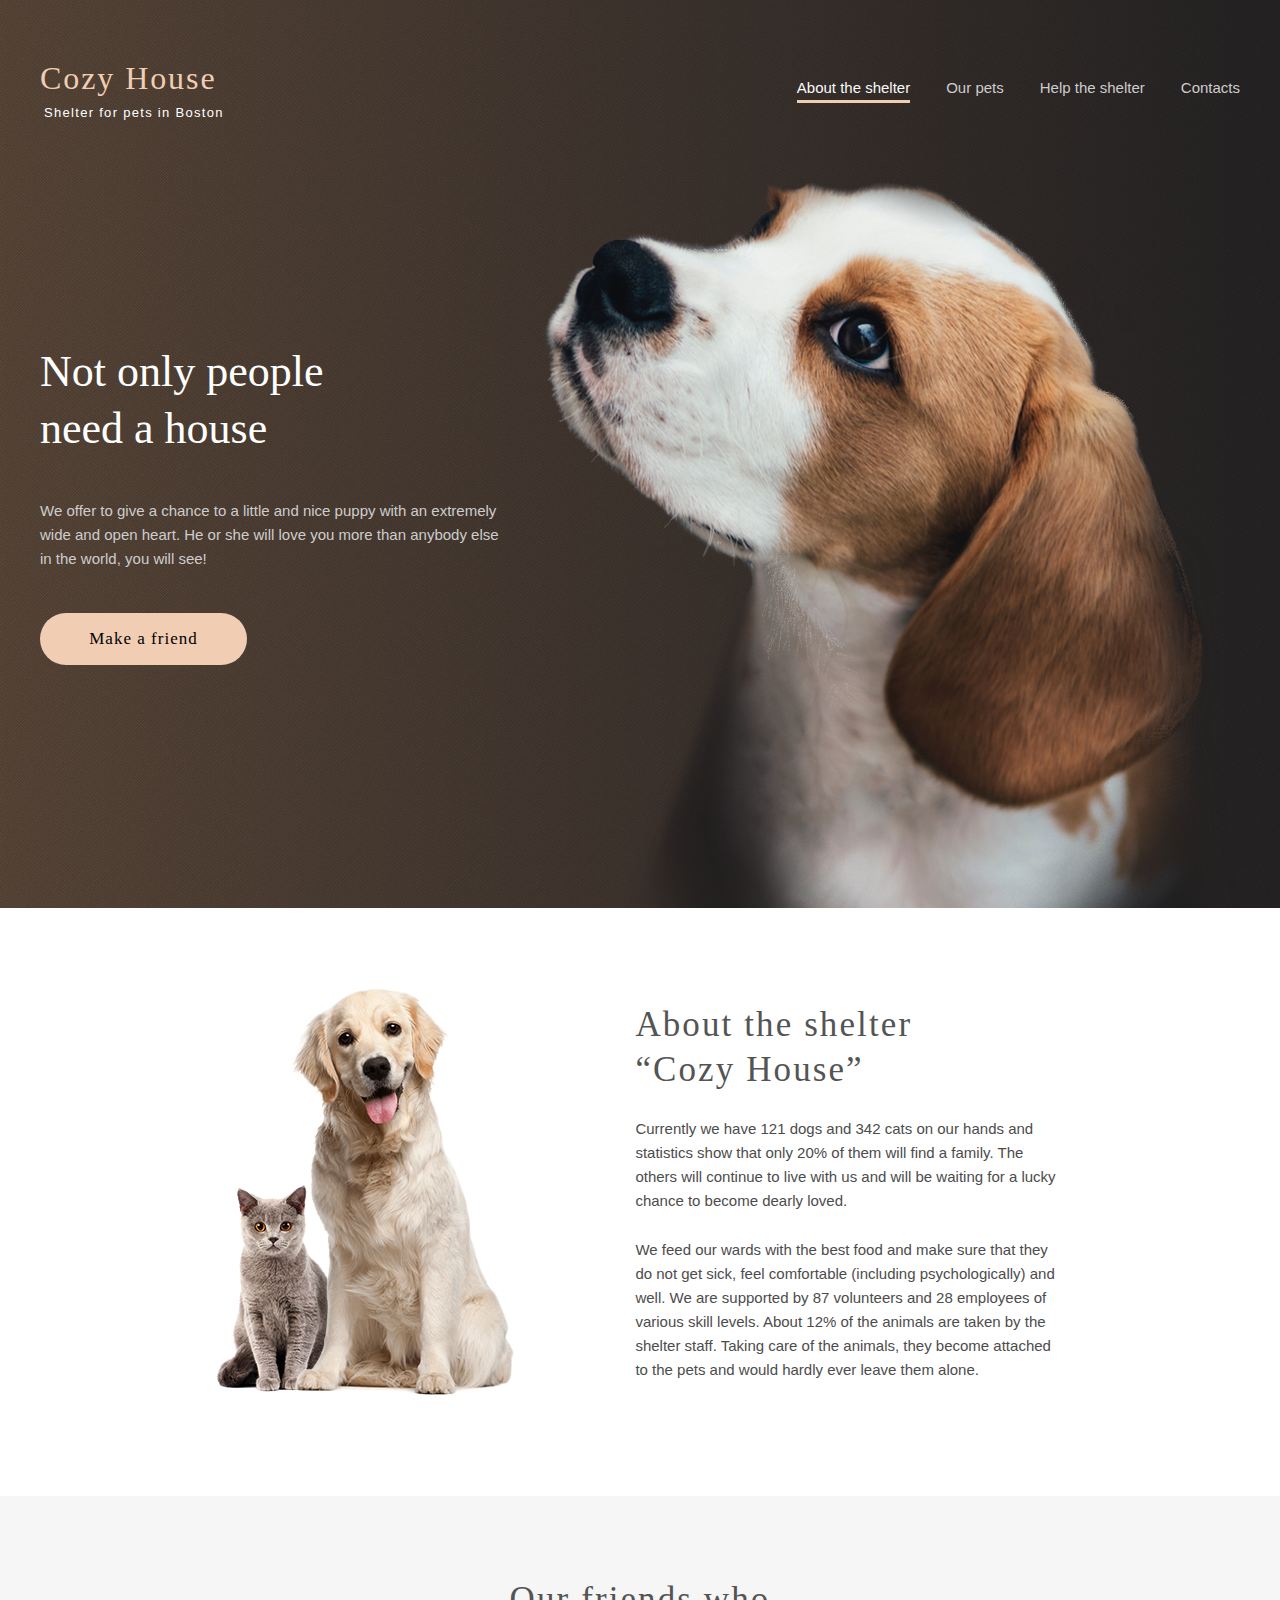
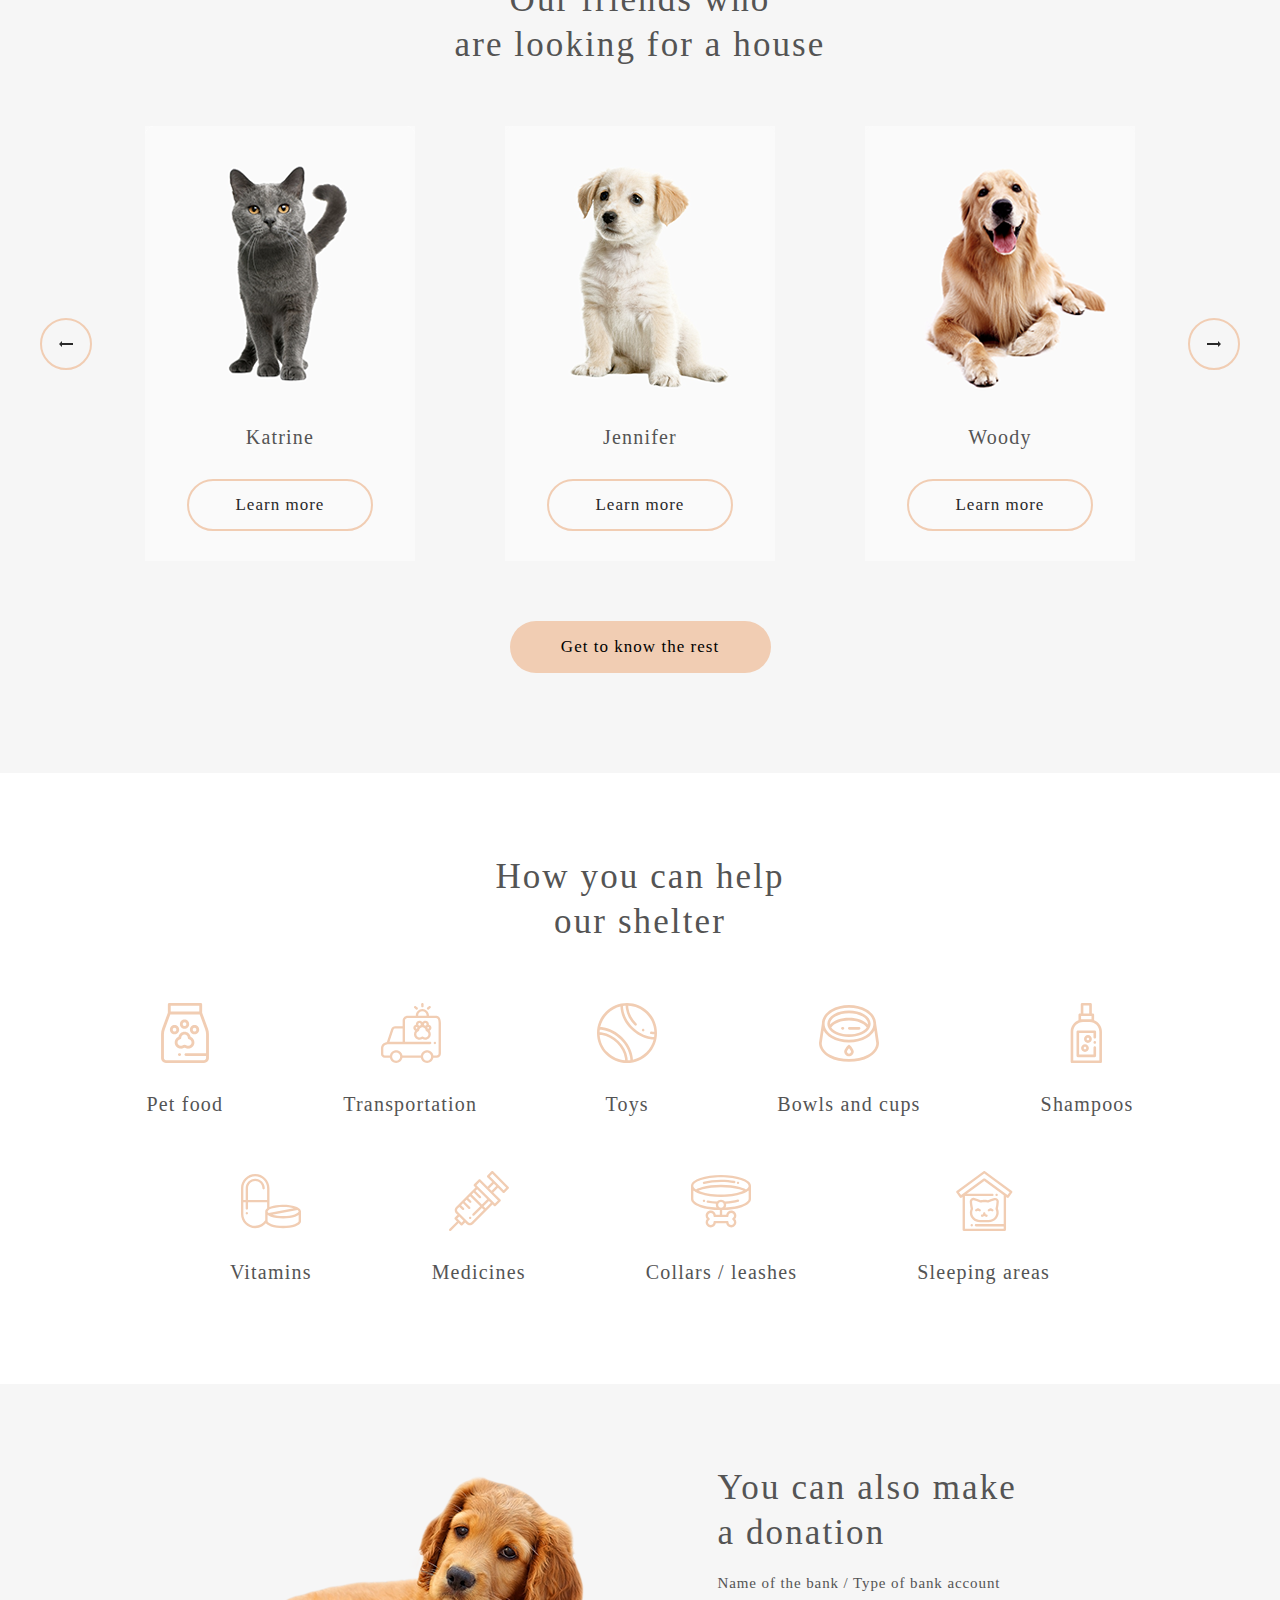
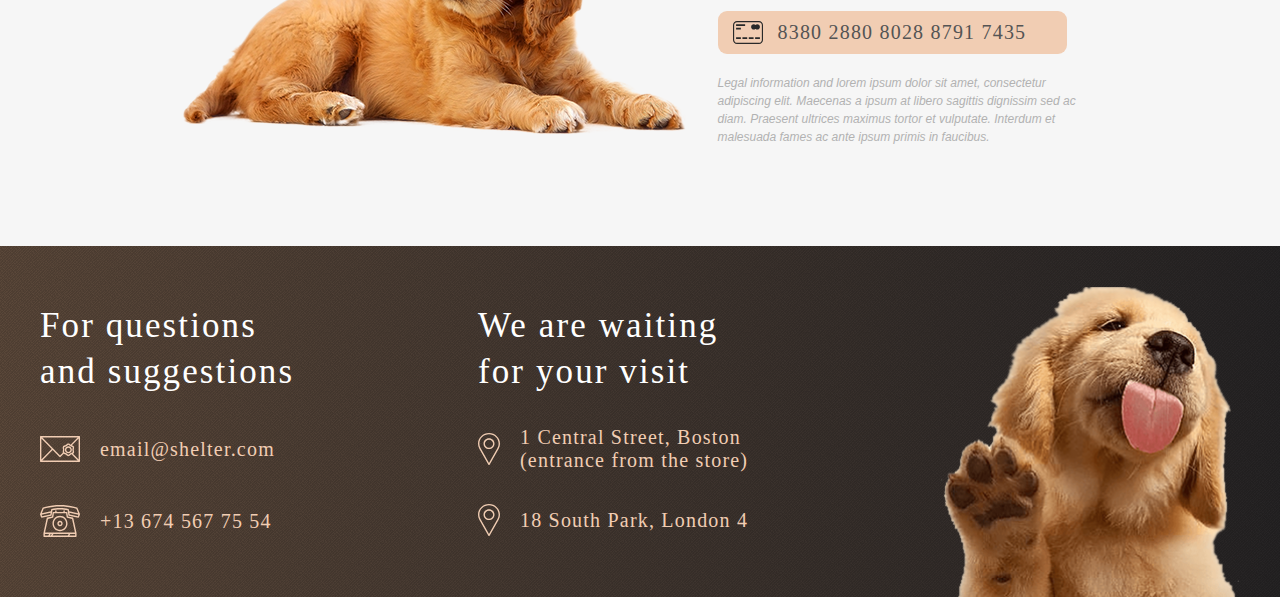
==== pages/main/index.html @ 406ae47b "some commit" ====
<!DOCTYPE html>
<html lang="en">

<head>
	<meta charset="UTF-8">
	<meta http-equiv="X-UA-Compatible" content="IE=edge">
	<meta name="viewport" content="width=device-width, initial-scale=1.0">
	<title>shelter project</title>
	<link rel="shortcut icon" href="icon.ico" type="image/x-icon">
	<link rel="stylesheet" href="https://unpkg.com/swiper@8/swiper-bundle.min.css" />
	<link rel="stylesheet" href="../main/css/clear.css">
	<link rel="stylesheet" href="../main/css/style.css">
	<link rel="stylesheet" href="../main/css/slider.css">
	<link rel="stylesheet" href="../main/css/popup.css">
</head>

<body class="">

	<header>
		<section class="header">
			<div class="wrapper">
				<div class="toner"></div>
				<div class="header-content">
					<a class="header-logo" href="#">
						<h1>Cozy House</h1>
						<p>Shelter for pets in Boston</p>
					</a>
					<nav class="header-nav">
						<ul class="nav-list">
							<li class="active"><a href="#">About the shelter</a></li>
							<li><a href="../pets/index.html">Our pets</a></li>
							<li><a href="#help">Help the shelter</a></li>
							<li><a href="#footer">Contacts</a></li>
						</ul>
					</nav>
					<div class="header__burger">
						<span></span>
					</div>
				</div>
			</div>
		</section>
	</header>

	<main>
		<section class="notonly">
			<div class="wrapper">
				<div class="notonly-content">
					<div class="notonly-left">
						<h2 class="notonly-title">Not only people need a house</h2>
						<p class="notonly-text">We offer to give a chance to a little and nice puppy with an extremely wide
							and open heart. He or she will love you more than anybody else in the world, you will see!
						</p>
						<a href="#friends">
							<button class="button section-button">Make a friend</button>
						</a>
					</div>
					<div class="notonly-right">
						<img src="../../assets/images/png/page1/start-screen-puppy.png" alt="img">
					</div>
				</div>
			</div>
		</section>

		<section class="about">
			<div class="wrapper">
				<div class="about-content">
					<div class="about-left">
						<img src="../../assets/images/png/page1/about-pets.jpg" alt="img" class="about-img">
					</div>
					<div class="about-right">
						<h3 class="section-title">About the shelter “Cozy House”</h3>
						<p>Currently we have 121 dogs and 342 cats on our hands and statistics show
							that
							only 20% of them will find a family. The others will continue to live with us and will be waiting
							for
							a lucky chance to become dearly loved.
						</p>
						<p>We feed our wards with the best food and make sure that they do not get sick, feel comfortable
							(including psychologically) and well. We are supported by 87 volunteers and 28 employees of various
							skill levels. About 12% of the animals are taken by the shelter staff. Taking care of the animals,
							they become attached to the pets and would hardly ever leave them alone.
						</p>
					</div>
				</div>
			</div>
		</section>

		<section class="our-friends" id="friends">
			<div class="wrapper">
				<h3 class="section-title">Our friends who<br> are looking for a house</h3>
				<div class="our-friends-content">
					<!-- Slider main container -->
					<div class="swiper slider">
						<!-- Additional required wrapper -->
						<div class="swiper-wrapper">
							<!-- Slides -->

						</div>
					</div>
					<div class="inner"></div>
				</div>

				<!-- <div class="our-friends-content">
					<div class="cards">
						<div class="card">
							<img class="card-img first" src="../../assets/images/png/page1/pets-katrine.png" alt="img">
							<p>Katrine</p>
							<button class="button">Learn more</button>
						</div>
						<div class="card second hidden">
							<img class="card-img" src="../../assets/images/png/page1/pets-jennifer.png" alt="img">
							<p>Jennifer</p>
							<button class="button">Learn more</button>
						</div>
						<div class="card third hidden">
							<img class="card-img" src="../../assets/images/png/page1/pets-woody.png" alt="img">
							<p>Woody</p>
							<button class="button">Learn more</button>
						</div>
					</div>
					<div class="arrow arrow-left"><img src="../../assets/icons/page1/Arrow-left.svg" alt="img"></div>
					<div class="arrow arrow-right"><img src="../../assets/icons/page1/Arrow-right.svg" alt="img"></div>
				</div> -->

				<!-- If we need navigation buttons -->
				<div class="arrow arrow-left"><img src="../../assets/icons/page1/Arrow-left.svg" alt="img"></div>
				<div class="arrow arrow-right"><img src="../../assets/icons/page1/Arrow-right.svg" alt="img"></div>
				<a href="../pets/index.html"><button class="section-bottom-button button">Get to know the rest</button>
				</a>
			</div>
		</section>

		<section class="help" id="help">
			<div class="wrapper">
				<h3 class="section-title">How you can help our shelter</h3>
				<div class="help-content-items">
					<div class="help-content-item">
						<svg width="60" height="60" viewBox="0 0 60 60" fill="none" xmlns="http://www.w3.org/2000/svg">
							<path
								d="M52.8978 25.4978L47.1429 9.7473V1.42852C47.1429 0.639609 46.5032 0 45.7144 0H14.2858C13.4969 0 12.8573 0.639727 12.8573 1.42852V9.74719L7.10214 25.4978C6.41927 27.3636 6.07039 29.335 6.07147 31.3219V55.0765C6.07147 57.7913 8.28011 60 10.995 60H49.005C51.7199 60 53.9285 57.7913 53.9285 55.0765V31.3219C53.9285 29.329 53.5817 27.3694 52.8978 25.4978ZM15.7142 2.85715H44.2857V8.57145H15.7142V2.85715ZM51.0715 50.1321H30.9077C30.1188 50.1321 29.4792 50.7718 29.4792 51.5606C29.4792 52.3495 30.1189 52.9891 30.9077 52.9891H51.0715V55.0763C51.0715 56.2157 50.1445 57.1427 49.005 57.1427H10.995C9.85558 57.1427 8.92862 56.2158 8.92862 55.0763V31.3219C8.92774 29.6695 9.21788 28.03 9.78573 26.4783L15.2848 11.4286H44.7152L50.2142 26.4783C50.7821 28.03 51.0722 29.6695 51.0714 31.3219L51.0715 50.1321Z"
								fill="#F1CDB3" />
							<path
								d="M35.6169 33.805C35.1505 30.8772 32.6078 28.632 29.5505 28.632C26.4932 28.632 23.9504 30.8772 23.484 33.805C21.067 34.7989 19.4857 37.2756 19.6899 39.9659C19.9175 42.9637 22.3506 45.392 25.349 45.6148C26.5071 45.7011 27.6572 45.4628 28.6751 44.9259C29.2315 44.6328 29.8697 44.6326 30.4256 44.926C31.3085 45.3908 32.2914 45.6331 33.2891 45.632C33.4429 45.632 33.5974 45.6263 33.7516 45.6149C36.7502 45.3923 39.1832 42.9638 39.411 39.966C39.6152 37.2756 38.0339 34.7989 35.6169 33.805ZM36.562 39.7495C36.4405 41.35 35.1415 42.6466 33.5402 42.7655C32.9176 42.8126 32.3013 42.6851 31.7586 42.3986C31.0781 42.0394 30.3201 41.8517 29.5506 41.8517C28.781 41.8517 28.0231 42.0394 27.3425 42.3986C26.7999 42.6849 26.1849 42.8123 25.5608 42.7655C23.9597 42.6467 22.6606 41.3501 22.5391 39.7495C22.4143 38.1062 23.5296 36.6124 25.1331 36.2746C25.4588 36.206 25.7503 36.0259 25.9573 35.7653C26.1643 35.5047 26.2739 35.18 26.2671 34.8473L26.2648 34.775C26.2648 32.9632 27.7386 31.4893 29.5505 31.4893C31.3623 31.4893 32.8362 32.9632 32.8362 34.7698L32.834 34.8473C32.827 35.1801 32.9366 35.5048 33.1436 35.7654C33.3507 36.026 33.6423 36.2061 33.968 36.2746C35.5717 36.6124 36.6868 38.1062 36.562 39.7495Z"
								fill="#F1CDB3" />
							<path
								d="M29.5506 25.7751C32.1108 25.7751 34.1934 23.6924 34.1934 21.1322C34.1934 18.572 32.1108 16.4893 29.5506 16.4893C26.9904 16.4893 24.9077 18.5721 24.9077 21.1322C24.9077 23.6923 26.9906 25.7751 29.5506 25.7751ZM29.5506 19.3465C30.5353 19.3465 31.3363 20.1475 31.3363 21.1322C31.3363 22.1169 30.5353 22.9179 29.5506 22.9179C28.5659 22.9179 27.7649 22.1169 27.7649 21.1322C27.7649 20.1475 28.566 19.3465 29.5506 19.3465Z"
								fill="#F1CDB3" />
							<path
								d="M24.1935 26.6561C24.1935 24.0959 22.1107 22.0132 19.5506 22.0132C16.9905 22.0132 14.9078 24.096 14.9078 26.6561C14.9078 29.2162 16.9904 31.2989 19.5506 31.2989C22.1108 31.2989 24.1935 29.2162 24.1935 26.6561ZM19.5506 28.4418C18.5659 28.4418 17.7649 27.6408 17.7649 26.6561C17.7649 25.6714 18.5659 24.8704 19.5506 24.8704C20.5353 24.8704 21.3363 25.6714 21.3363 26.6561C21.3363 27.6408 20.5352 28.4418 19.5506 28.4418Z"
								fill="#F1CDB3" />
							<path
								d="M39.5506 22.0131C36.9904 22.0131 34.9077 24.0959 34.9077 26.656C34.9077 29.216 36.9906 31.2988 39.5506 31.2988C42.1107 31.2988 44.1934 29.2162 44.1934 26.656C44.1934 24.0958 42.1107 22.0131 39.5506 22.0131ZM39.5506 28.4418C38.5658 28.4418 37.7649 27.6408 37.7649 26.6561C37.7649 25.6714 38.5659 24.8704 39.5506 24.8704C40.5353 24.8704 41.3363 25.6714 41.3363 26.6561C41.3363 27.6408 40.5353 28.4418 39.5506 28.4418Z"
								fill="#F1CDB3" />
							<path
								d="M24.6934 50.1322H24.3465C23.5576 50.1322 22.918 50.7719 22.918 51.5607C22.918 52.3496 23.5577 52.9892 24.3465 52.9892H24.6934C25.4823 52.9892 26.1219 52.3495 26.1219 51.5607C26.122 50.7719 25.4824 50.1322 24.6934 50.1322Z"
								fill="#F1CDB3" />
						</svg>
						<a href="#0">
							<p>Pet food</p>
						</a>
					</div>
					<div class="help-content-item">
						<svg width="61" height="60" viewBox="0 0 61 60" fill="none" xmlns="http://www.w3.org/2000/svg">
							<path
								d="M56.0044 12.7115H48.9814V12.5095C48.9814 8.87665 46.026 5.92118 42.3932 5.92118C38.7603 5.92118 35.8049 8.87665 35.8049 12.5095V12.7115H27.5571C24.8414 12.7115 22.6321 14.9209 22.6321 17.6365V23.2009H15.2458C13.4838 23.2009 11.9176 24.2562 11.2558 25.8893C11.2462 25.9133 11.2373 25.9375 11.2291 25.962L6.96808 38.8689C6.9294 38.8919 6.88007 38.9191 6.81866 38.9498C6.57503 39.0714 6.11929 39.2568 5.33507 39.4484C4.09062 39.7499 2.9839 40.4616 2.19323 41.4688C1.40255 42.4759 0.973964 43.72 0.976513 45.0004V51.0987C0.976513 53.1406 2.63765 54.8018 4.67952 54.8018L9.90374 54.802C10.4553 57.7562 13.0514 59.9999 16.1632 59.9999C19.2749 59.9999 21.8709 57.7561 22.4226 54.8021L40.8472 54.8024C41.3989 57.7564 43.9949 59.9999 47.1066 59.9999C50.2181 59.9999 52.8141 57.7565 53.3659 54.8026L56.6836 54.8027C59.2232 54.8027 60.9294 53.0963 60.9294 50.5568V20.08C60.9294 13.4295 57.4851 12.7115 56.0044 12.7115ZM38.1486 12.5095C38.1486 10.169 40.0527 8.26493 42.3932 8.26493C44.7336 8.26493 46.6377 10.169 46.6377 12.5095V12.7115H38.1486V12.5095ZM13.4413 26.7379C13.591 26.3833 13.8422 26.0809 14.1632 25.8686C14.4842 25.6563 14.8609 25.5436 15.2457 25.5447H22.6319V38.8266H9.45022L13.4413 26.7379ZM16.1632 57.6562C13.9435 57.6562 12.1377 55.8504 12.1377 53.6307C12.1377 53.6033 12.1392 53.5762 12.1398 53.5488C12.1406 53.5069 12.1408 53.465 12.143 53.4234C12.1433 53.4168 12.1441 53.4104 12.1445 53.4038C12.2626 51.2894 14.02 49.6052 16.1632 49.6052C18.1026 49.6052 19.7262 50.9841 20.105 52.8129L20.1067 52.82C20.1194 52.882 20.1305 52.9445 20.1403 53.0076L20.1422 53.018C20.1492 53.0638 20.1544 53.1101 20.1598 53.1564C20.1622 53.1775 20.1656 53.1983 20.1677 53.2194C20.1714 53.2554 20.1734 53.2921 20.176 53.3285C20.1784 53.3602 20.1817 53.3916 20.1833 53.4235C20.185 53.4563 20.185 53.4896 20.1858 53.5226C20.1867 53.5586 20.1885 53.5944 20.1885 53.6306C20.1887 55.8504 18.3828 57.6562 16.1632 57.6562ZM47.1066 57.6562C44.8869 57.6562 43.081 55.8504 43.081 53.6307C43.081 53.5783 43.083 53.5263 43.085 53.4743C43.0856 53.4576 43.0855 53.4405 43.0863 53.4238C43.0883 53.3852 43.0921 53.3471 43.0951 53.3088C43.0975 53.2791 43.0989 53.2491 43.1019 53.2196C43.1032 53.207 43.1053 53.1947 43.1066 53.1823C43.1202 53.06 43.1386 52.939 43.163 52.8203C43.1637 52.8168 43.1646 52.8134 43.1654 52.8099C43.5455 50.9826 45.168 49.6053 47.1066 49.6053C47.6614 49.6053 48.1905 49.7181 48.6719 49.9222C50.1163 50.5341 51.1319 51.966 51.1319 53.6308C51.1319 55.8504 49.3262 57.6562 47.1066 57.6562ZM56.6836 52.4588L53.3678 52.4587C53.3639 52.4379 53.3589 52.4175 53.3548 52.3968C53.3272 52.2591 53.2954 52.1222 53.2595 51.9864C53.2435 51.927 53.2267 51.8679 53.209 51.809C53.198 51.7724 53.1872 51.7358 53.1757 51.6994C53.156 51.6382 53.1353 51.5772 53.1137 51.5166C53.1022 51.4842 53.0913 51.4513 53.0793 51.4191C53.0531 51.3492 53.0257 51.2799 52.997 51.211C52.988 51.1892 52.9798 51.1669 52.9705 51.1452C52.9318 51.0542 52.891 50.9641 52.8482 50.875C52.8428 50.8639 52.8369 50.8532 52.8315 50.8422C52.7941 50.7656 52.7552 50.6897 52.7148 50.6146C52.6999 50.5871 52.6841 50.5602 52.6689 50.5329C52.6367 50.4749 52.6036 50.4175 52.5696 50.3606C52.5511 50.3297 52.5319 50.2995 52.5128 50.2689C52.4605 50.1846 52.4061 50.1016 52.3495 50.0201C52.2939 49.9395 52.2365 49.8602 52.1773 49.7821C52.1403 49.7337 52.1026 49.6858 52.0643 49.6385C52.0414 49.6102 52.0189 49.5819 51.9956 49.554C51.9539 49.5043 51.9114 49.4553 51.8682 49.4069C51.8469 49.383 51.8262 49.3585 51.8045 49.3349C51.7507 49.2763 51.6958 49.2188 51.6398 49.1623C51.6278 49.1501 51.6163 49.1374 51.6041 49.1253C51.535 49.0563 51.4644 48.989 51.3922 48.9233C51.3769 48.9092 51.3608 48.896 51.3452 48.882C51.2887 48.8315 51.2316 48.7815 51.1732 48.7329C51.1476 48.7116 51.1213 48.6912 51.0954 48.6704C51.046 48.6304 50.996 48.5911 50.9455 48.5525C50.9157 48.53 50.8856 48.5081 50.8555 48.4861C50.7281 48.3927 50.5972 48.3043 50.463 48.221C50.4302 48.2004 50.3973 48.1802 50.364 48.1602C50.3121 48.1292 50.2596 48.0993 50.2068 48.0698C50.1743 48.0516 50.1419 48.0331 50.1091 48.0155C50.0517 47.9847 49.9935 47.9553 49.935 47.9262C49.9059 47.9117 49.8772 47.8966 49.8479 47.8826C49.7713 47.8461 49.694 47.8111 49.616 47.7776C49.6041 47.7725 49.5923 47.7667 49.5803 47.7616C49.4896 47.7233 49.398 47.6871 49.3056 47.6531C49.2792 47.6433 49.2524 47.6348 49.2258 47.6254C49.1594 47.602 49.093 47.5789 49.0257 47.5575C48.9905 47.5464 48.9548 47.5363 48.9193 47.5258C48.8597 47.5081 48.7999 47.4906 48.7396 47.4746C48.7009 47.4643 48.662 47.4549 48.623 47.4453C48.5245 47.421 48.4254 47.3992 48.3259 47.3798C48.2669 47.3684 48.2078 47.3578 48.1485 47.348C48.1078 47.3413 48.0671 47.3345 48.0262 47.3287C47.9646 47.3199 47.9028 47.3121 47.841 47.3051C47.8017 47.3006 47.7626 47.2956 47.7231 47.2919C47.6545 47.2856 47.5859 47.2803 47.5172 47.2762C47.4835 47.2741 47.4503 47.271 47.4165 47.2694C47.3132 47.2643 47.2098 47.2617 47.1064 47.2615C47.0025 47.2615 46.8991 47.2645 46.7964 47.2694C46.7626 47.271 46.7292 47.2741 46.6956 47.2762C46.6268 47.2806 46.5581 47.2853 46.4899 47.2919C46.4503 47.2958 46.4112 47.3007 46.3718 47.3052C46.3099 47.3124 46.2482 47.3199 46.1869 47.3288C46.1459 47.3348 46.105 47.3415 46.0642 47.3483C45.9641 47.3649 45.8644 47.3838 45.7651 47.4049C45.7068 47.4175 45.6486 47.431 45.5906 47.4453C45.5512 47.4549 45.512 47.4645 45.473 47.4748C45.4132 47.4906 45.354 47.5079 45.295 47.5254C45.2589 47.5362 45.2225 47.5464 45.1867 47.5578C45.121 47.5788 45.0556 47.601 44.9906 47.6242C44.9627 47.6341 44.9345 47.6431 44.9067 47.6534C44.8146 47.6874 44.7234 47.7233 44.6334 47.7613C44.6185 47.7677 44.604 47.7747 44.5891 47.7812C44.514 47.8136 44.4395 47.847 44.3659 47.8822C44.3348 47.897 44.3045 47.913 44.2737 47.9283C44.2172 47.9566 44.1607 47.9849 44.1051 48.0147C44.0708 48.0331 44.0369 48.0524 44.003 48.0715C43.9518 48.1001 43.901 48.1293 43.8506 48.1592C43.7321 48.2304 43.6158 48.3051 43.5019 48.3833C43.4545 48.416 43.4076 48.4494 43.3611 48.4835C43.3291 48.5068 43.297 48.53 43.2655 48.5539C43.2173 48.5904 43.1701 48.6281 43.123 48.6659C43.0946 48.6888 43.0659 48.711 43.0379 48.7343C42.9838 48.7795 42.9308 48.826 42.8782 48.8727C42.8586 48.8901 42.8386 48.9069 42.8193 48.9244C42.7481 48.9892 42.6785 49.0556 42.6104 49.1235C42.5932 49.1406 42.5769 49.1587 42.5598 49.176C42.5093 49.2276 42.4591 49.2795 42.4103 49.3328C42.3859 49.3595 42.3623 49.387 42.3384 49.414C42.2982 49.4594 42.2583 49.5049 42.2194 49.5514C42.1941 49.5817 42.1694 49.6126 42.1447 49.6434C42.1086 49.6881 42.073 49.7331 42.0381 49.7788C41.9544 49.889 41.8742 50.0018 41.7975 50.1169C41.7655 50.165 41.7346 50.2137 41.704 50.2627C41.683 50.2962 41.6618 50.3296 41.6415 50.3635C41.6099 50.4161 41.5796 50.4695 41.5496 50.5232C41.5321 50.5545 41.5139 50.5854 41.4968 50.6172C41.4607 50.684 41.4264 50.752 41.3927 50.8202C41.3832 50.8394 41.373 50.858 41.3638 50.8774C41.3216 50.965 41.2815 51.0536 41.2434 51.143C41.2318 51.1703 41.2214 51.1982 41.2102 51.2258C41.1843 51.2889 41.1587 51.3523 41.1348 51.4165C41.1214 51.4524 41.1094 51.4887 41.0966 51.5247C41.0764 51.5817 41.057 51.6389 41.0384 51.6964C41.0258 51.7355 41.0142 51.7751 41.0024 51.8146C40.9736 51.911 40.9471 52.008 40.923 52.1056C40.9091 52.162 40.8961 52.2187 40.8837 52.2758C40.8746 52.3171 40.8657 52.3585 40.8575 52.4001C40.8537 52.4198 40.8489 52.4391 40.8452 52.4588L22.4241 52.4585C22.4202 52.4382 22.4154 52.4181 22.4114 52.3979C22.4035 52.3578 22.3949 52.3181 22.3863 52.2783C22.3523 52.1215 22.3122 51.9659 22.2662 51.8122C22.2548 51.774 22.2435 51.7358 22.2314 51.6978C22.2124 51.6389 22.1926 51.5804 22.1719 51.5221C22.1596 51.4872 22.1477 51.452 22.1348 51.4174C22.1104 51.3522 22.0848 51.2875 22.0581 51.2232C22.0473 51.1967 22.0372 51.1697 22.026 51.1435C21.9878 51.0538 21.9476 50.965 21.9053 50.8771C21.8967 50.8594 21.8873 50.8423 21.8787 50.8247C21.8444 50.7548 21.8089 50.6855 21.772 50.6169C21.7554 50.5859 21.7376 50.5556 21.7203 50.525C21.6899 50.4707 21.6593 50.4166 21.6273 50.3634C21.6071 50.3297 21.5862 50.2968 21.5654 50.2636C21.5347 50.2143 21.5034 50.1654 21.4713 50.1169C21.3946 50.0019 21.3144 49.8893 21.2309 49.7792C21.196 49.7335 21.1604 49.6885 21.1243 49.6438C21.0995 49.613 21.0748 49.582 21.0494 49.5516C21.0105 49.5055 20.971 49.4598 20.9309 49.4147C20.9067 49.3876 20.883 49.3599 20.8585 49.3331C20.8103 49.2803 20.7606 49.2289 20.7105 49.1778C20.693 49.1599 20.6762 49.1413 20.6584 49.1238C20.5904 49.0559 20.5209 48.9897 20.4499 48.925C20.4302 48.907 20.4096 48.89 20.3897 48.8722C20.3376 48.8255 20.2848 48.7798 20.2312 48.7349C20.2029 48.7114 20.1738 48.6888 20.1451 48.6657C20.0985 48.6282 20.0516 48.5908 20.0038 48.5546C19.972 48.5304 19.9397 48.5071 19.9075 48.4836C19.8612 48.4497 19.8145 48.4165 19.7674 48.3838C19.6868 48.3285 19.6049 48.2749 19.5219 48.2232C19.4875 48.2016 19.4528 48.1803 19.418 48.1594C19.3679 48.1296 19.3174 48.1006 19.2666 48.0722C19.2323 48.053 19.1982 48.0336 19.1635 48.0151C19.1082 47.9856 19.0525 47.957 18.9963 47.9293C18.9651 47.9137 18.9343 47.8975 18.9028 47.8824C18.8301 47.8478 18.7567 47.8146 18.6827 47.7827C18.6669 47.7758 18.6514 47.7683 18.6355 47.7615C18.5454 47.7234 18.4544 47.6875 18.3626 47.6536C18.3343 47.6432 18.3056 47.6341 18.2771 47.624C18.2127 47.601 18.1478 47.579 18.0826 47.558C18.0465 47.5465 18.0098 47.5362 17.9734 47.5254C17.9146 47.5078 17.8556 47.491 17.7963 47.4751C17.7571 47.4646 17.7176 47.455 17.6781 47.4454C17.5217 47.4067 17.3639 47.3743 17.2049 47.3484C17.1641 47.3417 17.1233 47.3349 17.0822 47.3289C17.0206 47.3202 16.9589 47.3123 16.8971 47.3054C16.8579 47.3008 16.8187 47.2959 16.7792 47.292C16.7107 47.2857 16.6421 47.2805 16.5734 47.2763C16.5397 47.2742 16.5064 47.2711 16.4727 47.2695C16.3694 47.2644 16.266 47.2618 16.1626 47.2617C16.0587 47.2617 15.9554 47.2646 15.8525 47.2695C15.8188 47.2711 15.7854 47.2742 15.7517 47.2763C15.683 47.2808 15.6143 47.2854 15.5461 47.292C15.5065 47.2959 15.4672 47.3008 15.4278 47.3054C15.3662 47.3123 15.3046 47.3202 15.2432 47.3289C15.2019 47.3349 15.161 47.3417 15.1201 47.3484C15.02 47.3648 14.9203 47.3837 14.8212 47.405C14.763 47.4175 14.7053 47.431 14.6476 47.4452C14.6079 47.4549 14.568 47.4646 14.5287 47.4751C14.4698 47.4909 14.4112 47.5076 14.3529 47.5251C14.3161 47.536 14.2791 47.5465 14.2425 47.558C14.178 47.5784 14.1143 47.6007 14.0507 47.6231C14.0212 47.6334 13.9916 47.6429 13.9624 47.6536C13.8708 47.6875 13.7801 47.7231 13.6905 47.761C13.6724 47.7687 13.6547 47.7773 13.6366 47.7851C13.565 47.8162 13.4938 47.8481 13.4235 47.8817C13.3907 47.8974 13.3585 47.9143 13.326 47.9306C13.2712 47.9577 13.2168 47.9855 13.1628 48.0142C13.1272 48.0333 13.0922 48.0534 13.0569 48.0732C13.0072 48.1011 12.9576 48.1292 12.9088 48.1585C12.8252 48.2086 12.7427 48.2604 12.6614 48.3141C12.6262 48.3373 12.5913 48.3608 12.5566 48.3847C12.5107 48.4163 12.4655 48.4488 12.4203 48.4816C12.3869 48.506 12.3533 48.5302 12.3204 48.5553C12.2743 48.5903 12.2291 48.6263 12.184 48.6625C12.1536 48.6869 12.1229 48.7107 12.0932 48.7356C12.0424 48.7778 11.993 48.8214 11.9436 48.8651C11.9207 48.8854 11.8972 48.9051 11.8745 48.9257C11.8043 48.9898 11.7355 49.0554 11.6681 49.1225C11.6473 49.1433 11.6273 49.1651 11.6067 49.1862C11.56 49.2342 11.5134 49.2822 11.4682 49.3315C11.4418 49.3602 11.4165 49.3899 11.3907 49.4191C11.3525 49.4623 11.3144 49.5056 11.2775 49.5499C11.2508 49.5817 11.2248 49.6143 11.1988 49.6468C11.1641 49.6897 11.13 49.7331 11.0965 49.777C11.0376 49.8544 10.9804 49.9332 10.925 50.0132C10.9007 50.0482 10.8767 50.0835 10.8531 50.1189C10.8223 50.1653 10.7925 50.2123 10.7628 50.2594C10.7408 50.2946 10.7187 50.3295 10.6973 50.3651C10.667 50.4156 10.638 50.467 10.6091 50.5183C10.5903 50.5517 10.571 50.5847 10.5527 50.6185C10.519 50.6817 10.4863 50.7454 10.4546 50.8097C10.4432 50.8327 10.431 50.8552 10.4198 50.8784C10.3781 50.9651 10.3384 51.0529 10.3005 51.1417C10.2876 51.172 10.2762 51.2028 10.2637 51.2333C10.2391 51.2936 10.2146 51.354 10.1919 51.4151C10.178 51.4525 10.1653 51.4904 10.1521 51.5281C10.1326 51.5835 10.1134 51.639 10.0955 51.695C10.0826 51.7352 10.0706 51.7757 10.0585 51.8163C10.0423 51.871 10.0264 51.9258 10.0116 51.9811C9.98547 52.0781 9.96183 52.1757 9.94065 52.2739C9.93151 52.3161 9.92237 52.3581 9.91405 52.4007C9.9103 52.4199 9.90561 52.4389 9.90198 52.4581H4.67952C3.92999 52.4581 3.32026 51.8484 3.32026 51.0987V45.0004C3.31869 44.2451 3.57146 43.5113 4.03784 42.9171C4.50422 42.323 5.15705 41.9032 5.89112 41.7254C6.55897 41.5621 7.13261 41.376 7.60101 41.1705H50.1626C50.8097 41.1705 51.3344 40.6458 51.3344 39.9986C51.3344 39.3515 50.8097 38.8267 50.1626 38.8267H24.9758V17.6365C24.9758 16.2133 26.1339 15.0552 27.5571 15.0552H56.0042C58.2503 15.0552 58.5855 18.2034 58.5855 20.08V50.5567C58.5855 52.2118 57.3939 52.4588 56.6836 52.4588Z"
								fill="#F1CDB3" />
							<path
								d="M51.4371 24.8147C51.4372 23.2763 50.3567 21.9863 48.9149 21.6615C48.9226 21.5806 48.9287 21.4992 48.9311 21.4169C48.9579 20.4633 48.6017 19.5567 47.9282 18.864C47.2432 18.1596 46.2866 17.7557 45.3034 17.7557C44.1154 17.7557 43.0573 18.3338 42.3948 19.2239C41.7328 18.3338 40.6738 17.7557 39.4831 17.7557C38.5086 17.7557 37.5586 18.1544 36.8767 18.8498C36.1995 19.5402 35.8367 20.4483 35.8552 21.4064C35.8568 21.4923 35.8627 21.5773 35.8703 21.6618C34.4291 21.987 33.3492 23.2766 33.3492 24.8147C33.3492 26.1163 34.1229 27.2399 35.2341 27.7519C34.4513 28.7206 33.9945 29.9464 33.9945 31.2423C33.9945 34.3028 36.4843 36.7927 39.5448 36.7927C40.5529 36.7927 41.537 36.5172 42.3932 36.0051C43.254 36.5202 44.2384 36.7924 45.2415 36.7927C48.302 36.7927 50.7919 34.3028 50.7919 31.2423C50.7919 29.9462 50.3351 28.7206 49.5523 27.7519C50.6636 27.2399 51.4371 26.1163 51.4371 24.8147ZM45.3034 20.0996C45.6574 20.0996 46.0016 20.2448 46.2478 20.4979C46.4762 20.7328 46.597 21.0357 46.5883 21.3508C46.568 22.0692 45.9856 22.6602 45.2898 22.6682C45.1034 22.668 44.9191 22.6279 44.7495 22.5505C44.7285 22.5408 44.7079 22.5304 44.6868 22.5209C44.58 22.4646 44.4823 22.3927 44.3966 22.3077C44.1518 22.0648 44.0177 21.7384 44.0191 21.3885C44.022 20.6778 44.5982 20.0996 45.3034 20.0996ZM38.5498 20.491C38.6712 20.3665 38.8163 20.2677 38.9766 20.2005C39.1369 20.1332 39.3091 20.0988 39.4829 20.0994C40.1903 20.0994 40.7664 20.6762 40.7672 21.3851C40.7681 21.5579 40.7343 21.7291 40.6678 21.8885C40.6013 22.048 40.5035 22.1925 40.3801 22.3135C40.2964 22.3959 40.2013 22.466 40.0978 22.5217C40.0595 22.5391 40.0221 22.5577 39.9843 22.5758C39.8315 22.6389 39.6675 22.6704 39.5023 22.6683C38.7969 22.6567 38.212 22.0704 38.1983 21.3613C38.192 21.0374 38.3169 20.7285 38.5498 20.491ZM35.693 24.8148C35.6929 24.3245 36.0918 23.9257 36.5818 23.9257C37.0722 23.9257 37.4709 24.3245 37.4709 24.8148C37.4709 24.9155 37.4534 25.0118 37.4224 25.1022C37.3931 25.1611 37.3649 25.2207 37.3377 25.2808C37.1809 25.5341 36.9012 25.7038 36.582 25.7038C36.0918 25.7038 35.693 25.305 35.693 24.8148ZM45.2415 34.4492C44.4765 34.4489 43.7368 34.175 43.1561 33.6769C42.9438 33.4945 42.6731 33.3943 42.3932 33.3946C42.1133 33.3944 41.8426 33.4946 41.6303 33.6769C41.0496 34.175 40.3099 34.4489 39.5448 34.4492C37.7767 34.4492 36.3382 33.0107 36.3382 31.2426C36.3382 29.9023 37.1833 28.6919 38.4409 28.2307C38.6472 28.1551 38.8281 28.023 38.9629 27.8495C39.0977 27.676 39.181 27.4681 39.2033 27.2495C39.2362 26.9273 39.3176 26.6118 39.4447 26.3139C39.4865 26.2346 39.5256 26.1537 39.5608 26.0707C39.8716 25.4851 40.3571 25.0108 40.9498 24.7136C41.0008 24.6912 41.0511 24.6676 41.1011 24.6428C41.5085 24.4648 41.9485 24.3731 42.3932 24.3737C42.8513 24.3737 43.2875 24.4692 43.6828 24.6417C43.7327 24.6665 43.7831 24.6899 43.8341 24.7123C44.4279 25.0094 44.9143 25.4843 45.2256 26.0707C45.2608 26.1537 45.2999 26.2346 45.3416 26.3139C45.4688 26.6118 45.5502 26.9273 45.583 27.2495C45.6053 27.4681 45.6886 27.676 45.8235 27.8495C45.9583 28.023 46.1391 28.1551 46.3454 28.2307C47.6031 28.692 48.4481 29.9023 48.4481 31.2426C48.4481 33.0106 47.0097 34.4492 45.2415 34.4492ZM48.2045 25.7038C47.8853 25.7038 47.6056 25.5341 47.4488 25.2808C47.4216 25.2208 47.3933 25.1612 47.364 25.1022C47.3321 25.0097 47.3157 24.9126 47.3155 24.8148C47.3155 24.3245 47.7143 23.9257 48.2046 23.9257C48.6948 23.9257 49.0936 24.3245 49.0936 24.8148C49.0935 25.3049 48.6947 25.7038 48.2045 25.7038Z"
								fill="#F1CDB3" />
							<path
								d="M56.0193 39.7758C56.0043 39.7007 55.9819 39.6273 55.9526 39.5566C55.9234 39.4857 55.8873 39.4178 55.8448 39.3539C55.8026 39.2897 55.7539 39.23 55.6995 39.1758C55.6452 39.1214 55.5856 39.0727 55.5214 39.0305C55.3933 38.9457 55.25 38.8864 55.0995 38.8559C54.9487 38.8254 54.7933 38.8254 54.6425 38.8559C54.5675 38.8712 54.4936 38.8934 54.4221 38.9227C54.3518 38.952 54.2839 38.9884 54.2206 39.0305C54.1561 39.0727 54.0964 39.1219 54.0425 39.1758C53.9884 39.2297 53.9392 39.2895 53.896 39.3539C53.8538 39.4172 53.8173 39.4852 53.7893 39.5566C53.76 39.627 53.7366 39.7008 53.7225 39.7758C53.7073 39.8508 53.6991 39.9281 53.6991 40.0043C53.6991 40.0803 53.7073 40.1578 53.7225 40.234C53.7366 40.3078 53.76 40.3816 53.7893 40.4531C53.8186 40.5234 53.855 40.5914 53.8971 40.6547C53.9392 40.7191 53.9884 40.7789 54.0425 40.8328C54.0964 40.8867 54.1561 40.9359 54.2206 40.9793C54.2839 41.0215 54.3518 41.0566 54.4221 41.0859C54.4936 41.1152 54.5675 41.1387 54.6425 41.1527C54.7176 41.168 54.7949 41.1762 54.871 41.1762C54.9471 41.1762 55.0246 41.168 55.0995 41.1527C55.1745 41.1387 55.2483 41.1152 55.3186 41.0859C55.3901 41.0566 55.4581 41.0215 55.5214 40.9793C55.5859 40.9359 55.6457 40.8867 55.6995 40.8328C55.7534 40.7789 55.8026 40.7191 55.8448 40.6547C55.8869 40.5914 55.9233 40.5234 55.9526 40.4531C55.9819 40.3816 56.0041 40.3078 56.0193 40.234C56.0346 40.1578 56.0427 40.0803 56.0427 40.0043C56.0427 39.9281 56.0346 39.8508 56.0193 39.7758Z"
								fill="#F1CDB3" />
							<path
								d="M42.3932 0C41.7461 0 41.2213 0.524648 41.2213 1.17188V3.13359C41.2213 3.78082 41.7461 4.30547 42.3932 4.30547C43.0404 4.30547 43.565 3.7807 43.565 3.13359V1.17188C43.565 0.524648 43.0404 0 42.3932 0Z"
								fill="#F1CDB3" />
							<path
								d="M37.4562 4.55659L35.8205 3.27234C35.6995 3.1773 35.5609 3.10703 35.4127 3.06555C35.2645 3.02407 35.1096 3.01218 34.9568 3.03057C34.804 3.04896 34.6563 3.09727 34.5222 3.17273C34.3881 3.24819 34.2701 3.34934 34.1751 3.47038C33.7755 3.97944 33.8642 4.71608 34.3731 5.11569L36.0088 6.39995C36.2149 6.56221 36.4695 6.65035 36.7318 6.65015C36.9095 6.65039 37.0849 6.61017 37.2447 6.53253C37.4046 6.45488 37.5446 6.34186 37.6543 6.20202C38.054 5.69284 37.9653 4.9562 37.4562 4.55659Z"
								fill="#F1CDB3" />
							<path
								d="M50.6113 3.47021C50.2117 2.96115 49.4752 2.87244 48.9659 3.27216L47.3302 4.55642C46.8211 4.95603 46.7324 5.69267 47.1321 6.20185C47.2417 6.34177 47.3818 6.45487 47.5416 6.53254C47.7015 6.61021 47.8769 6.65042 48.0546 6.6501C48.3169 6.65028 48.5716 6.56214 48.7776 6.3999L50.4133 5.11564C50.9224 4.71603 51.0111 3.97939 50.6113 3.47021Z"
								fill="#F1CDB3" />
						</svg>
						<a href="#">
							<p>Transportation</p>
						</a>
					</div>
					<div class="help-content-item">
						<svg width="60" height="60" viewBox="0 0 60 60" fill="none" xmlns="http://www.w3.org/2000/svg">
							<path
								d="M51.2132 8.78672C45.5469 3.1207 38.0133 0 30 0C21.9867 0 14.4531 3.1207 8.78684 8.78672C3.12047 14.4531 0 21.9866 0 30C0 38.0134 3.12047 45.5469 8.78684 51.2133C14.4531 56.8793 21.9867 60 30 60C38.0133 60 45.5469 56.8793 51.2132 51.2133C56.8795 45.5469 60 38.0134 60 30C60 21.9866 56.8795 14.4531 51.2132 8.78672ZM10.6314 49.3685C5.90438 44.6415 3.11918 38.4906 2.67352 31.8832C3.39 31.9077 4.1223 31.9755 4.86223 32.0856C10.1654 32.8733 15.5023 35.7234 19.8894 40.1106C24.2766 44.4979 27.1266 49.8346 27.9144 55.1379C28.0223 55.8586 28.0894 56.5849 28.1154 57.3132C21.7419 56.8775 15.4928 54.2298 10.6314 49.3685ZM30.7262 57.3682C30.7013 56.4931 30.6239 55.6203 30.4946 54.7545C29.6251 48.9019 26.5139 43.046 21.7338 38.2659C16.9538 33.4859 11.098 30.3746 5.2452 29.5051C4.37502 29.3751 3.49781 29.2977 2.61832 29.2732C2.64105 28.3972 2.7048 27.5283 2.8084 26.6682C3.73793 26.6987 4.68246 26.7843 5.62863 26.9248C12.0308 27.8757 18.4055 31.2484 23.5785 36.4213C28.7512 41.5939 32.1239 47.9687 33.075 54.3709C33.2133 55.3004 33.2987 56.237 33.3307 57.1763C32.4661 57.2814 31.5969 57.3455 30.7262 57.3682ZM49.3685 49.3685C45.5416 53.1952 40.8551 55.6504 35.9248 56.7348C35.881 55.8152 35.7912 54.8983 35.6557 53.9877C34.6229 47.0358 30.9889 40.1423 25.4234 34.5766C19.8575 29.0109 12.964 25.3772 6.0123 24.3444C5.0982 24.2082 4.17782 24.1182 3.25465 24.0746L3.2475 24.0805C4.35598 19.0238 6.88301 14.3798 10.6315 10.6314C14.2923 6.97055 18.7399 4.56516 23.4349 3.41402C23.4672 4.49215 23.5632 5.56742 23.7224 6.63422C24.755 13.5859 28.3889 20.4795 33.9546 26.0453C39.5203 31.611 46.4139 35.2447 53.3659 36.2775C54.4358 36.4373 55.5143 36.5334 56.5956 36.5653L56.6073 36.5459C55.4323 41.3595 52.9617 45.7754 49.3685 49.3685ZM57.1071 33.966C56.0064 33.955 54.8814 33.8653 53.7492 33.6972C47.3468 32.7461 40.972 29.3735 35.7993 24.2006C30.6265 19.0277 27.2538 12.6531 26.3029 6.25102C26.1354 5.12379 26.0455 4.00371 26.034 2.90824C26.8999 2.78261 27.7712 2.69826 28.6451 2.65547C28.6431 3.70254 28.7214 4.7775 28.8832 5.8677C29.7527 11.7204 32.8641 17.5763 37.6441 22.3562C38.1534 22.8654 38.9794 22.8654 39.4888 22.3562C39.9981 21.8469 39.9981 21.021 39.4888 20.5114C35.1016 16.1243 32.2516 10.7876 31.4638 5.48426C31.3205 4.51898 31.2499 3.57035 31.2521 2.65055C37.8434 2.94937 44.3467 5.60918 49.3688 10.6315C54.2461 15.5088 57.0565 21.902 57.3623 28.7483C56.4367 28.7503 55.4855 28.6804 54.5159 28.5363C53.8035 28.4305 53.1397 28.9225 53.034 29.635C52.9281 30.3476 53.42 31.0109 54.1325 31.1167C55.21 31.2768 56.2729 31.3569 57.3083 31.3569C57.3252 31.3569 57.3417 31.356 57.3586 31.356C57.316 32.2295 57.2321 33.1004 57.1071 33.966Z"
								fill="#F1CDB3" />
							<path
								d="M46.1517 25.775C45.8059 25.7756 45.4744 25.9131 45.2296 26.1573C44.9854 26.4021 44.848 26.7336 44.8474 27.0793C44.8474 27.4224 44.9857 27.7589 45.2296 28.0015C45.4721 28.2442 45.8087 28.3836 46.1517 28.3836C46.4947 28.3836 46.8313 28.2442 47.0739 28.0015C47.3176 27.7563 47.4549 27.425 47.456 27.0793C47.456 26.7363 47.3164 26.3998 47.0739 26.1573C46.829 25.9131 46.4975 25.7756 46.1517 25.775Z"
								fill="#F1CDB3" />
						</svg>
						<a href="#0">
							<p>Toys</p>
						</a>
					</div>
					<div class="help-content-item">
						<svg width="60" height="60" viewBox="0 0 60 60" fill="none" xmlns="http://www.w3.org/2000/svg">
							<path
								d="M59.985 39.8551L57.1255 20.6441C57.0792 15.0657 53.693 9.89303 47.8159 6.43765C42.9483 3.57605 36.6213 2 30.0001 2C23.3786 2 17.0515 3.57605 12.1838 6.43765C6.3069 9.89303 2.92054 15.0657 2.87437 20.6441L0.0148828 39.8551C0.00503905 39.9216 0 39.9887 0 40.056C0 45.7049 3.76452 50.936 10.3284 54.408C15.7022 57.2504 22.6883 58.8158 30.0001 58.8158C37.3116 58.8158 44.2978 57.2504 49.6716 54.408C56.2354 50.936 60 45.7049 60 40.056C59.9999 39.9888 59.9949 39.9216 59.985 39.8551ZM13.5668 8.78995C18.0215 6.17105 23.8576 4.72871 30.0001 4.72871C36.1424 4.72871 41.9785 6.17105 46.4331 8.78995C51.4956 11.7663 54.3993 16.1293 54.3993 20.7599C54.3993 25.3906 51.4957 29.7535 46.4332 32.7299C41.9785 35.3488 36.1424 36.7911 30.0001 36.7911C23.8577 36.7911 18.0215 35.3488 13.5669 32.7299C8.5044 29.7536 5.60073 25.3906 5.60073 20.7599C5.60073 16.1293 8.50428 11.7664 13.5668 8.78995ZM48.3956 51.996C43.4079 54.6342 36.875 56.0871 30.0001 56.0871C23.125 56.0871 16.592 54.6342 11.6044 51.996C6.00374 49.0333 2.77453 44.7218 2.72917 40.1535L4.60757 27.5342C6.17225 30.4612 8.75283 33.0645 12.1841 35.0819C17.0517 37.9434 23.3787 39.5195 30.0001 39.5195C36.6213 39.5195 42.9485 37.9434 47.816 35.0819C51.2473 33.0645 53.8279 30.461 55.3925 27.5342L57.2709 40.1535C57.2255 44.7219 53.9963 49.0335 48.3956 51.996Z"
								fill="#F1CDB3" />
							<path
								d="M30.0001 34.0618C39.3534 34.0618 47.6079 30.4427 50.5397 25.0569C51.29 23.6803 51.6707 22.2344 51.6707 20.7599C51.6707 17.0676 49.3194 13.652 45.0502 11.1422C41.0085 8.76631 35.6637 7.45791 30.0001 7.45791C24.3366 7.45791 18.9916 8.76643 14.9501 11.1423C10.6807 13.6521 8.32945 17.0676 8.32945 20.76C8.32945 22.2347 8.70996 23.6804 9.46008 25.0563C12.3923 30.4427 20.6467 34.0618 30.0001 34.0618ZM30.0001 31.3332C22.1546 31.3332 15.0282 28.5145 12.2557 24.4006C15.0293 20.2891 22.1568 17.4732 30.0001 17.4732C37.8435 17.4732 44.9711 20.2891 47.7446 24.4008C44.9726 28.5145 37.8458 31.3332 30.0001 31.3332ZM11.0579 20.76C11.058 18.0744 12.9313 15.4942 16.3328 13.4945C19.9617 11.3613 24.8154 10.1865 30 10.1865C35.1845 10.1865 40.0384 11.3613 43.6672 13.4946C47.0687 15.4942 48.9421 18.0743 48.9421 20.76C48.9421 20.9993 48.9259 21.238 48.896 21.4761C45.1332 17.3699 37.9658 14.7446 30 14.7446C22.0342 14.7446 14.8669 17.37 11.1041 21.4761C11.0738 21.2386 11.0584 20.9994 11.0579 20.76Z"
								fill="#F1CDB3" />
							<path
								d="M30 41.7701C29.8155 41.7701 29.6329 41.8076 29.4633 41.8801C29.2936 41.9527 29.1405 42.059 29.0131 42.1924C28.1243 43.1235 25.225 46.3365 25.225 48.5916C25.225 51.2246 27.367 53.3666 30 53.3666C32.633 53.3666 34.775 51.2246 34.775 48.5916C34.775 46.3365 31.8756 43.1235 30.987 42.1924C30.8595 42.059 30.7064 41.9527 30.5368 41.8801C30.3671 41.8076 30.1845 41.7701 30 41.7701ZM30 50.6381C28.8716 50.6381 27.9536 49.7201 27.9536 48.5917C27.9536 47.986 28.9058 46.5224 30 45.1941C31.0943 46.5226 32.0465 47.986 32.0465 48.5917C32.0465 49.7201 31.1284 50.6381 30 50.6381Z"
								fill="#F1CDB3" />
							<path
								d="M23.8843 23.8977H23.4637C22.7102 23.8977 22.0994 24.5085 22.0994 25.262C22.0994 26.0155 22.7102 26.6263 23.4637 26.6263H23.8843C24.6378 26.6263 25.2486 26.0155 25.2486 25.262C25.2486 24.5085 24.6378 23.8977 23.8843 23.8977Z"
								fill="#F1CDB3" />
							<path
								d="M40.074 23.8977H30.342C29.5884 23.8977 28.9777 24.5085 28.9777 25.262C28.9777 26.0155 29.5884 26.6263 30.342 26.6263H40.074C40.8275 26.6263 41.4383 26.0155 41.4383 25.262C41.4383 24.5085 40.8275 23.8977 40.074 23.8977Z"
								fill="#F1CDB3" />
						</svg>
						<a href="#0">
							<p>Bowls and cups</p>
						</a>
					</div>
					<div class="help-content-item">
						<svg width="60" height="60" viewBox="0 0 60 60" fill="none" xmlns="http://www.w3.org/2000/svg">
							<path
								d="M37.1303 17.1814V11.7391C37.1303 11.0188 36.5463 10.4348 35.826 10.4348H34.8477V1.3043C34.8477 0.583945 34.2637 0 33.5434 0H25.0651C24.3448 0 23.7608 0.583945 23.7608 1.3043V10.4347H22.7825C22.0622 10.4347 21.4782 11.0187 21.4782 11.739V17.1813C16.8977 19.0078 13.6521 23.4879 13.6521 28.712V58.6956C13.6521 59.4159 14.236 59.9999 14.9564 59.9999H43.6521C44.3725 59.9999 44.9564 59.4159 44.9564 58.6956V28.7121C44.9563 23.4879 41.7107 19.0078 37.1303 17.1814ZM26.3694 2.60871H32.239V10.4348H26.3694V2.60871ZM24.0867 13.0434H34.5214V16.3043H24.0867V13.0434ZM42.3476 57.3913H16.2607V28.7121C16.2607 23.3088 20.6565 18.913 26.0597 18.913H32.5486C37.9519 18.913 42.3476 23.3088 42.3476 28.7121V57.3913Z"
								fill="#F1CDB3" />
							<path
								d="M37.7825 27.3913H20.8259C20.1056 27.3913 19.5216 27.9752 19.5216 28.6956V52.826C19.5216 53.5464 20.1056 54.1303 20.8259 54.1303H37.7825C38.5028 54.1303 39.0868 53.5464 39.0868 52.826V44.6287C39.0868 43.9084 38.5028 43.3244 37.7825 43.3244C37.0621 43.3244 36.4782 43.9084 36.4782 44.6287V51.5217H22.1303V30H36.4782V34.1287C36.4782 34.8491 37.0621 35.433 37.7825 35.433C38.5028 35.433 39.0868 34.8491 39.0868 34.1287V28.6957C39.0868 27.9752 38.5028 27.3913 37.7825 27.3913Z"
								fill="#F1CDB3" />
							<path
								d="M37.7824 38.0645C37.0621 38.0645 36.4781 38.6484 36.4781 39.3688V39.4992C36.4781 40.2195 37.0621 40.8035 37.7824 40.8035C38.5028 40.8035 39.0867 40.2195 39.0867 39.4992V39.3688C39.0867 38.6484 38.5028 38.0645 37.7824 38.0645Z"
								fill="#F1CDB3" />
							<path
								d="M27.9922 41.1512C25.8345 41.1512 24.0792 42.9066 24.0792 45.0642C24.0792 47.2219 25.8345 48.9773 27.9922 48.9773C30.1499 48.9773 31.9052 47.2219 31.9052 45.0642C31.9052 42.9067 30.1499 41.1512 27.9922 41.1512ZM27.9922 46.3687C27.273 46.3687 26.6879 45.7835 26.6879 45.0644C26.6879 44.3452 27.273 43.7601 27.9922 43.7601C28.7114 43.7601 29.2965 44.3452 29.2965 45.0644C29.2965 45.7835 28.7115 46.3687 27.9922 46.3687Z"
								fill="#F1CDB3" />
							<path
								d="M34.8456 35.9842C34.8456 33.8266 33.0903 32.0712 30.9326 32.0712C28.7749 32.0712 27.0196 33.8266 27.0196 35.9842C27.0196 38.1419 28.7749 39.8973 30.9326 39.8973C33.0901 39.8974 34.8456 38.1419 34.8456 35.9842ZM30.9325 37.2887C30.2133 37.2887 29.6282 36.7035 29.6282 35.9844C29.6282 35.2652 30.2133 34.6801 30.9325 34.6801C31.6517 34.6801 32.2368 35.2652 32.2368 35.9844C32.2368 36.7035 31.6519 37.2887 30.9325 37.2887Z"
								fill="#F1CDB3" />
						</svg>
						<a href="#0">
							<p>Shampoos</p>
						</a>
					</div>
					<div class="help-content-item">
						<svg width="60" height="60" viewBox="0 0 60 60" fill="none" xmlns="http://www.w3.org/2000/svg">
							<path
								d="M54.3108 35.3986C51.0359 34.284 46.7048 33.6702 42.1158 33.6702C41.8289 33.6702 41.5431 33.6725 41.2586 33.6773C36.9894 33.7488 32.991 34.3536 29.9207 35.3986C29.428 35.5653 28.9424 35.7523 28.4651 35.9589V17.2325C28.4651 9.38472 22.0805 3 14.2325 3C6.38461 3 0 9.38472 0 17.2325V42.9261C0 50.7739 6.38461 57.1587 14.2325 57.1587C16.722 57.1587 19.1722 56.5062 21.3188 55.2717C22.6721 54.4934 23.8881 53.4936 24.9168 52.3257C25.6645 53.3761 27.1451 54.4856 29.9208 55.4303C33.1957 56.5448 37.5266 57.1587 42.1157 57.1587C46.7047 57.1587 51.0357 56.5448 54.3107 55.4303C59.0129 53.83 60 51.7566 60 50.299V40.5299C60 39.0723 59.0129 36.9989 54.3108 35.3986ZM26.5754 40.5299C26.5759 40.4863 26.5798 40.4428 26.5871 40.3998L26.5891 40.3882C26.6289 40.1764 26.7563 39.9305 26.9907 39.6639L26.9952 39.6589C27.0307 39.6187 27.0695 39.578 27.1099 39.5368C27.137 39.5096 27.1641 39.4823 27.193 39.4552L27.2271 39.4233C27.4235 39.2422 27.6601 39.0603 27.9332 38.8825C27.9379 38.8794 27.9418 38.8757 27.9464 38.8726C28.5871 38.4565 29.478 38.025 30.6759 37.6173C33.7141 36.5834 37.7769 36.0138 42.1158 36.0138C46.0691 36.0139 49.7904 36.488 52.719 37.3541L27.6397 41.9756C26.8868 41.4213 26.5767 40.9077 26.5754 40.5323V40.5299ZM26.1213 37.2903C25.2179 37.9825 24.7144 38.6857 24.4591 39.3382C24.3731 39.5576 24.3108 39.7855 24.2733 40.0181C24.2561 40.1239 24.2443 40.2305 24.2379 40.3375L24.2359 40.3677C24.2331 40.4224 24.2313 40.4766 24.2313 40.5298V49.3609C22.0289 52.7824 18.315 54.8149 14.2325 54.8149C7.67707 54.8149 2.34375 49.4816 2.34375 42.9261V31.2512H4.6875V37.5793C4.6875 38.2266 5.21227 38.7512 5.85938 38.7512C6.50648 38.7512 7.03125 38.2266 7.03125 37.5793V31.2512H26.1213V37.2903ZM26.1213 28.9075H7.03125V17.2325C7.03125 13.2618 10.2616 10.0312 14.2325 10.0312C18.2034 10.0312 21.4338 13.2618 21.4338 17.2325C21.4338 17.8798 21.9586 18.4044 22.6057 18.4044C23.2529 18.4044 23.7776 17.8798 23.7776 17.2325C23.7776 11.9694 19.4957 7.6875 14.2325 7.6875C8.96941 7.6875 4.6875 11.9694 4.6875 17.2325V28.9075H2.34375V17.2325C2.34375 10.6771 7.67707 5.34375 14.2325 5.34375C20.788 5.34375 26.1213 10.6771 26.1213 17.2325V28.9075ZM57.6562 50.299C57.6562 50.9987 56.5823 52.1814 53.5556 53.2116C50.5174 54.2455 46.4546 54.815 42.1158 54.815C37.7769 54.815 33.7141 54.2456 30.6759 53.2116C27.6492 52.1815 26.5753 50.9988 26.5753 50.299V49.6986L26.5754 49.697V44.0932C27.3962 44.6393 28.4844 45.1724 29.9208 45.6612C33.1957 46.7757 37.5267 47.3896 42.1158 47.3896C46.7048 47.3896 51.0359 46.7757 54.3108 45.6612C55.7471 45.1723 56.8355 44.6393 57.6562 44.0931V50.299ZM53.5556 43.4423C50.5174 44.4763 46.4548 45.0458 42.1158 45.0458C38.1056 45.0458 34.3334 44.5584 31.386 43.6685L56.525 39.036C57.3278 39.6098 57.6562 40.1435 57.6562 40.5299C57.6562 41.2296 56.5823 42.4123 53.5556 43.4423Z"
								fill="#F1CDB3" />
							<path
								d="M6.68777 41.402C6.63386 41.3481 6.57421 41.2989 6.50976 41.2567C6.44592 41.2141 6.37801 41.178 6.30702 41.1489C6.23671 41.1196 6.163 41.0973 6.088 41.0821C5.93718 41.0516 5.78179 41.0516 5.63097 41.0821C5.55597 41.0973 5.48214 41.1196 5.41066 41.1489C5.34023 41.1782 5.27238 41.2145 5.2091 41.2567C5.14452 41.2989 5.08476 41.3481 5.03085 41.402C4.97695 41.4559 4.92773 41.5157 4.88554 41.5802C4.84218 41.6434 4.80702 41.7114 4.77773 41.7829C4.74843 41.8532 4.72499 41.927 4.71105 42.002C4.6957 42.077 4.68761 42.1544 4.68761 42.2305C4.68761 42.3079 4.6957 42.3841 4.71105 42.4602C4.72499 42.5352 4.74843 42.6091 4.77773 42.6794C4.80702 42.7497 4.84218 42.8177 4.88554 42.8821C4.92773 42.9454 4.97695 43.0052 5.03085 43.0602C5.19533 43.2232 5.40397 43.3345 5.63097 43.3802C5.70597 43.3954 5.78331 43.4024 5.85949 43.4024C6.01311 43.4028 6.16526 43.3725 6.30702 43.3134C6.37801 43.2842 6.44592 43.2481 6.50976 43.2055C6.57421 43.1622 6.63398 43.1141 6.68788 43.0602C6.74191 43.0052 6.79113 42.9454 6.8332 42.8821C6.87538 42.8177 6.91171 42.7497 6.94101 42.6794C6.97031 42.6091 6.99374 42.5352 7.00898 42.4602C7.02421 42.3841 7.03124 42.3079 7.03124 42.2305C7.03124 41.9223 6.90585 41.62 6.68777 41.402Z"
								fill="#F1CDB3" />
						</svg>
						<a href="#0">
							<p>Vitamins</p>
						</a>
					</div>
					<div class="help-content-item">
						<svg width="60" height="60" viewBox="0 0 60 60" fill="none" xmlns="http://www.w3.org/2000/svg">
							<path
								d="M59.6564 15.8985L44.1014 0.343125C43.6438 -0.114375 42.902 -0.114375 42.444 0.343125L38.3014 4.48547C38.0817 4.70525 37.9582 5.00331 37.9582 5.3141C37.9582 5.62489 38.0817 5.92295 38.3014 6.14273L43.2225 11.0637L38.5636 15.7226L31.3925 8.55152C30.9348 8.09391 30.1929 8.09402 29.7351 8.55152L24.9767 13.3099C24.757 13.5297 24.6336 13.8278 24.6336 14.1386C24.6336 14.4493 24.757 14.7474 24.9767 14.9672L26.488 16.4784L7.06509 35.902C5.28032 37.6868 5.28032 40.5911 7.06509 42.3762L8.5563 43.8674L5.82208 46.6016C5.71325 46.7104 5.62692 46.8396 5.56802 46.9818C5.50912 47.124 5.47881 47.2763 5.47881 47.4302C5.47881 47.5841 5.50912 47.7365 5.56802 47.8787C5.62692 48.0209 5.71325 48.1501 5.82208 48.2589L7.95278 50.3897L0.343213 57.9991C-0.114404 58.4568 -0.114404 59.1988 0.343213 59.6565C0.57208 59.8854 0.871963 59.9998 1.17185 59.9998C1.47173 59.9998 1.77173 59.8854 2.00048 59.6565L9.61017 52.0468L11.741 54.1777C11.9608 54.3974 12.2588 54.5208 12.5696 54.5208C12.8804 54.5208 13.1785 54.3974 13.3983 54.1777L16.1325 51.4434L17.6237 52.9347C18.4883 53.7993 19.638 54.2754 20.8608 54.2754C22.0835 54.2754 23.2332 53.7993 24.0978 52.9347L43.5209 33.5116L45.0322 35.0229C45.1409 35.1319 45.2701 35.2183 45.4123 35.2772C45.5545 35.3361 45.7069 35.3663 45.8608 35.3661C46.1608 35.3661 46.4606 35.2518 46.6895 35.0229L51.4477 30.2645C51.6675 30.0447 51.7909 29.7466 51.7909 29.4359C51.7909 29.1251 51.6675 28.827 51.4477 28.6072L44.2767 21.4362L48.9356 16.7773L53.8565 21.6982C53.9652 21.8072 54.0944 21.8936 54.2366 21.9525C54.3788 22.0114 54.5312 22.0416 54.6852 22.0414C54.9852 22.0414 55.2849 21.9271 55.5138 21.6982L59.6563 17.5557C60.1141 17.0982 60.1141 16.3562 59.6564 15.8985ZM24.7358 21.546L30.1576 26.9678C30.2663 27.0768 30.3954 27.1632 30.5376 27.2221C30.6799 27.281 30.8323 27.3112 30.9862 27.311C31.2862 27.311 31.586 27.1966 31.8149 26.9678C32.2725 26.5102 32.2725 25.7681 31.8149 25.3105L26.3931 19.8887L28.1454 18.1364L38.234 28.2251L32.8747 33.5844L22.7859 23.4956L24.7358 21.546ZM12.5696 51.6916L8.30798 47.4301L10.2137 45.5246L14.4751 49.7861L12.5696 51.6916ZM22.4403 51.2773C21.5694 52.1482 20.152 52.1483 19.2811 51.2773L8.72235 40.7187C7.8513 39.8476 7.8513 38.4302 8.72235 37.5593L10.3916 35.8901L13.2772 38.7757C13.5061 39.0046 13.8059 39.1189 14.1058 39.1189C14.4057 39.1189 14.7057 39.0046 14.9345 38.7757C15.3921 38.3181 15.3921 37.5761 14.9345 37.1183L12.0488 34.2327L13.9774 32.304L19.3991 37.7257C19.6279 37.9546 19.9278 38.0689 20.2277 38.0689C20.5276 38.0689 20.8276 37.9545 21.0563 37.7257C21.514 37.2681 21.514 36.5261 21.0563 36.0684L15.6345 30.6466L17.5632 28.718L20.4488 31.6036C20.6777 31.8325 20.9776 31.9468 21.2775 31.9468C21.5774 31.9468 21.8774 31.8325 22.1061 31.6036C22.5637 31.146 22.5637 30.4039 22.1061 29.9462L19.2205 27.0606L21.1281 25.153L31.2168 35.2417L23.596 42.8626C23.1384 43.3202 23.1384 44.0623 23.596 44.52C23.8249 44.7489 24.1248 44.8632 24.4247 44.8632C24.7245 44.8632 25.0245 44.7487 25.2533 44.52L32.8741 36.8991L34.8459 38.8709L22.4403 51.2773ZM36.5041 37.2137L34.5323 35.2417L39.8917 29.8822L41.8634 31.854L36.5041 37.2137ZM48.9618 29.4359L45.8608 32.5369L27.4627 14.1389L30.5638 11.0379L48.9618 29.4359ZM42.6195 19.7789L40.2208 17.3802L44.8797 12.7212L47.2784 15.1199L42.6195 19.7789ZM54.6855 19.2123L40.7875 5.31422L43.2727 2.82902L57.1707 16.727L54.6855 19.2123Z"
								fill="#F1CDB3" />
							<path
								d="M22.3156 46.7207C22.3016 46.6457 22.2781 46.5719 22.2488 46.5016C22.2197 46.4306 22.1836 46.3627 22.141 46.2988C22.0988 46.2344 22.0496 46.1746 21.9957 46.1207C21.9418 46.0668 21.882 46.0176 21.8176 45.9754C21.7537 45.9328 21.6858 45.8967 21.6148 45.8676C21.5445 45.8383 21.4707 45.816 21.3957 45.8008C21.2449 45.7703 21.0895 45.7703 20.9387 45.8008C20.8637 45.816 20.7898 45.8383 20.7195 45.8676C20.648 45.8969 20.5801 45.9332 20.5168 45.9754C20.4523 46.0176 20.3926 46.0668 20.3387 46.1207C20.2848 46.1746 20.2355 46.2344 20.1934 46.2988C20.1512 46.362 20.1148 46.4301 20.0855 46.5016C20.0562 46.5719 20.0328 46.6457 20.0187 46.7207C20.0035 46.7957 19.9953 46.8731 19.9953 46.9492C19.9953 47.0254 20.0035 47.1028 20.0187 47.1789C20.0328 47.2528 20.0562 47.3266 20.0855 47.3981C20.1148 47.4684 20.1512 47.5364 20.1934 47.5996C20.2355 47.6641 20.2848 47.7239 20.3387 47.7778C20.4474 47.8871 20.5769 47.9735 20.7195 48.0321C20.8613 48.0913 21.0135 48.1216 21.1672 48.1211C21.3208 48.1216 21.473 48.0913 21.6148 48.0321C21.7575 47.9735 21.887 47.8871 21.9957 47.7778C22.0496 47.7239 22.0988 47.6641 22.141 47.5996C22.1832 47.5364 22.2195 47.4684 22.2488 47.3981C22.2781 47.3266 22.3016 47.2528 22.3156 47.1789C22.3309 47.1028 22.3391 47.0254 22.3391 46.9492C22.3391 46.8731 22.3309 46.7957 22.3156 46.7207Z"
								fill="#F1CDB3" />
						</svg>
						<a href="#0">
							<p>Medicines</p>
						</a>
					</div>
					<div class="help-content-item">
						<svg width="60" height="60" viewBox="0 0 60 60" fill="none" xmlns="http://www.w3.org/2000/svg">
							<path
								d="M57.297 10.2511C55.7379 8.99675 53.5393 7.88136 50.7617 6.93613C45.1984 5.04273 37.825 4 29.9997 4C22.1744 4 14.8011 5.04285 9.23787 6.93613C6.4603 7.88136 4.26163 8.99675 2.70257 10.2511C0.909373 11.6942 0 13.2863 0 14.983V28.0989C0 29.7957 0.909373 31.3878 2.70269 32.8308C4.26175 34.0851 6.4603 35.2005 9.23799 36.1458C14.5225 37.9443 21.4409 38.9745 28.8281 39.0733V43.7755H24.7869C24.3392 41.4099 22.2567 39.6156 19.7629 39.6156C16.9435 39.6156 14.6499 41.9093 14.6499 44.7284C14.6499 45.9542 15.0847 47.1148 15.8539 48.0249C15.075 48.9466 14.6484 50.1147 14.6499 51.3214C14.6499 54.1407 16.9435 56.4343 19.7629 56.4343C22.2567 56.4343 24.3392 54.6398 24.7869 52.2744H35.2131C35.6608 54.6399 37.7433 56.4343 40.2371 56.4343C43.0565 56.4343 45.3501 54.1406 45.3501 51.3214C45.3501 50.0956 44.9153 48.935 44.1461 48.0249C44.925 47.1032 45.3516 45.9351 45.3501 44.7284C45.3501 41.9091 43.0565 39.6156 40.2371 39.6156C37.7433 39.6156 35.6608 41.41 35.2131 43.7755H31.1719V39.0733C38.5591 38.9745 45.4775 37.9443 50.762 36.1458C53.5396 35.2005 55.7382 34.0851 57.2973 32.8308C59.0906 31.3878 60 29.7957 60 28.0989V14.983C59.9996 13.2863 59.0903 11.6942 57.297 10.2511ZM36.3022 46.1193C36.4615 46.1193 36.6191 46.0868 36.7655 46.0238C36.9118 45.9608 37.0438 45.8686 37.1533 45.7528C37.2628 45.6371 37.3476 45.5003 37.4024 45.3507C37.4573 45.2011 37.481 45.0419 37.4723 44.8828C37.4694 44.8314 37.4679 44.78 37.4677 44.7286C37.4677 43.2016 38.71 41.9594 40.2369 41.9594C41.7639 41.9594 43.0062 43.2017 43.0062 44.7286C43.0062 45.6643 42.5377 46.5303 41.753 47.0453C41.5905 47.152 41.4571 47.2974 41.3648 47.4684C41.2725 47.6394 41.2242 47.8307 41.2242 48.025C41.2242 48.2194 41.2725 48.4107 41.3648 48.5817C41.4571 48.7527 41.5905 48.8981 41.753 49.0047C42.5377 49.5198 43.0062 50.3858 43.0062 51.3215C43.0062 52.8485 41.7639 54.0906 40.2369 54.0906C38.71 54.0906 37.4677 52.8483 37.4677 51.3215C37.4677 51.2697 37.4696 51.2184 37.4723 51.1673C37.4811 51.0082 37.4574 50.8489 37.4026 50.6993C37.3478 50.5497 37.263 50.4128 37.1535 50.297C37.044 50.1813 36.912 50.0891 36.7656 50.0261C36.6192 49.9631 36.4615 49.9307 36.3022 49.9307H23.6975C23.5382 49.9308 23.3805 49.9633 23.2342 50.0263C23.0878 50.0893 22.9559 50.1815 22.8463 50.2972C22.7368 50.413 22.6521 50.5498 22.5972 50.6994C22.5424 50.849 22.5186 51.0082 22.5274 51.1673C22.5301 51.2184 22.5319 51.2697 22.5319 51.3215C22.5319 52.8485 21.2896 54.0906 19.7627 54.0906C18.2357 54.0906 16.9934 52.8483 16.9934 51.3215C16.9934 50.3858 17.462 49.5198 18.2466 49.0047C18.4091 48.8981 18.5425 48.7527 18.6348 48.5817C18.7271 48.4107 18.7755 48.2194 18.7755 48.025C18.7755 47.8307 18.7271 47.6394 18.6348 47.4684C18.5425 47.2974 18.4091 47.152 18.2466 47.0453C17.462 46.5303 16.9934 45.6643 16.9934 44.7286C16.9934 43.2016 18.2357 41.9594 19.7627 41.9594C21.2896 41.9594 22.5319 43.2017 22.5319 44.7286C22.5319 44.7803 22.5301 44.8317 22.5274 44.8828C22.5185 45.0419 22.5422 45.2011 22.597 45.3508C22.6519 45.5004 22.7366 45.6373 22.8462 45.753C22.9557 45.8688 23.0877 45.961 23.2341 46.0239C23.3804 46.0869 23.5381 46.1194 23.6975 46.1193H36.3022ZM29.9998 36.7383C28.4435 36.7383 27.1772 35.472 27.1772 33.9157C27.1772 32.3593 28.4435 31.0931 29.9998 31.0931C31.5562 31.0931 32.8224 32.3593 32.8224 33.9157C32.8224 35.472 31.5562 36.7383 29.9998 36.7383ZM57.6559 28.0989C57.6559 31.8067 48.3045 35.8985 34.3965 36.6248C34.9005 35.8111 35.1671 34.8727 35.1661 33.9156C35.1661 33.5463 35.1264 33.1862 35.0525 32.8386C39.6006 32.5404 43.8255 31.8617 47.3495 30.8562C47.9718 30.6785 48.3325 30.0301 48.1548 29.4077C47.9772 28.7853 47.329 28.4248 46.7064 28.6024C43.0899 29.6344 38.6789 30.3074 33.9211 30.5577C32.9729 29.4519 31.5673 28.7494 29.9998 28.7494C28.4241 28.7494 27.0118 29.4593 26.0634 30.5753C22.8385 30.4214 19.7739 30.0771 16.9503 29.5459C16.3149 29.426 15.7017 29.8448 15.582 30.4808C15.4624 31.1169 15.881 31.7294 16.5171 31.8492C19.1492 32.3444 21.9775 32.6832 24.9418 32.8625C24.8698 33.2089 24.8335 33.5619 24.8336 33.9157C24.8327 34.8729 25.0993 35.8112 25.6033 36.6249C11.6952 35.8986 2.34375 31.8068 2.34375 28.0989V19.4139L2.35968 19.4272C2.47205 19.5254 2.58637 19.6213 2.70257 19.7149C2.85923 19.8402 3.01885 19.9617 3.18128 20.0794L3.18374 20.0811C3.27117 20.1448 3.36035 20.2081 3.45117 20.271L3.49171 20.2989C3.57714 20.3576 3.66374 20.4161 3.7521 20.4741C3.76991 20.4858 3.7882 20.4975 3.80624 20.5092C3.89542 20.5672 3.98566 20.6251 4.07777 20.6824L4.11749 20.7068C5.50241 21.5632 7.21592 22.3418 9.23776 23.0299C14.801 24.9233 22.1743 25.9661 29.9997 25.9661C37.8251 25.9661 45.1984 24.9233 50.7617 23.0299C52.7837 22.3418 54.4974 21.5631 55.8824 20.7066L55.9216 20.6825C56.0139 20.6251 56.1042 20.5672 56.1935 20.5091L56.2474 20.4742C56.3358 20.4162 56.4225 20.3577 56.5079 20.299L56.5485 20.2711C56.6393 20.2082 56.7285 20.1449 56.8159 20.0813L56.8184 20.0795C56.9808 19.9619 57.1404 19.8403 57.2971 19.715C57.4132 19.6214 57.5276 19.5255 57.64 19.4274L57.6559 19.414V28.0989ZM7.52928 19.8543C8.5501 19.3876 9.94639 18.8517 11.8024 18.3313C16.8453 16.9173 23.3081 16.1387 29.9998 16.1387C36.6916 16.1387 43.1543 16.9174 48.1971 18.3313C50.0533 18.8516 51.4497 19.3875 52.4704 19.8543C47.6207 22.0156 39.6821 23.6224 29.9998 23.6224C20.3176 23.6224 12.379 22.0154 7.52928 19.8543ZM57.6485 15.1548C57.6434 15.2232 57.6352 15.2913 57.624 15.359L57.6225 15.3696C57.6098 15.4416 57.594 15.5129 57.575 15.5835C57.5616 15.6345 57.5465 15.6851 57.53 15.7353L57.5204 15.7647C57.4946 15.839 57.4658 15.9122 57.4342 15.9843C57.4218 16.0128 57.4083 16.0411 57.3948 16.0696C57.3679 16.1263 57.3395 16.1828 57.3088 16.2387L57.3006 16.2537C56.813 17.1338 55.8925 17.9036 54.9784 18.5047C53.7646 17.8055 51.8179 16.9124 48.8301 16.0746C43.587 14.6046 36.8997 13.7952 29.9999 13.7952C23.1002 13.7952 16.413 14.6047 11.1697 16.0747C8.18202 16.9124 6.23542 17.8055 5.02147 18.5049C4.10753 17.9038 3.18703 17.1339 2.69929 16.2538L2.69109 16.2388C2.66039 16.1828 2.63203 16.1263 2.60496 16.0695C2.5916 16.0411 2.57812 16.0129 2.56582 15.9845C2.55527 15.9606 2.54531 15.9366 2.53546 15.9126C2.51542 15.8633 2.49632 15.8141 2.47945 15.7649C2.47605 15.7552 2.473 15.7452 2.46972 15.7355C2.44857 15.6715 2.42993 15.6068 2.41382 15.5414C2.39958 15.4847 2.38738 15.4275 2.37726 15.3699L2.37574 15.3592C2.36456 15.2915 2.35638 15.2234 2.35125 15.1551C2.34653 15.0978 2.34403 15.0404 2.34375 14.983C2.34375 10.8967 13.7017 6.34375 29.9998 6.34375C46.298 6.34375 57.6559 10.8967 57.6559 14.983C57.6559 15.0402 57.6529 15.0975 57.6485 15.1548Z"
								fill="#F1CDB3" />
							<path
								d="M48.1765 11.6432C48.1309 11.4162 48.0197 11.2076 47.8567 11.0432C47.8022 10.989 47.7425 10.9404 47.6785 10.8979C47.5506 10.8129 47.4073 10.7536 47.2567 10.7233C47.1055 10.6928 46.9497 10.6928 46.7985 10.7233C46.7235 10.7385 46.6509 10.7608 46.5794 10.7901C46.5091 10.8194 46.4411 10.8557 46.3778 10.8979C46.3134 10.9401 46.2536 10.9893 46.1985 11.0432C46.1446 11.0971 46.0966 11.1581 46.0533 11.2213C45.9683 11.3493 45.909 11.4926 45.8787 11.6432C45.8635 11.7194 45.8564 11.7956 45.8564 11.8717C45.8564 11.9491 45.8636 12.0252 45.8787 12.1014C45.909 12.252 45.9683 12.3953 46.0533 12.5233C46.0966 12.5866 46.1446 12.6463 46.1985 12.7014C46.2537 12.7553 46.3135 12.8034 46.3778 12.8467C46.4411 12.8889 46.5091 12.9252 46.5794 12.9545C46.6509 12.9838 46.7236 13.0061 46.7985 13.0213C46.8747 13.0366 46.9521 13.0448 47.0282 13.0448C47.1044 13.0448 47.1818 13.0366 47.2567 13.0213C47.3317 13.0061 47.4057 12.9838 47.4759 12.9545C47.5462 12.9252 47.6141 12.8889 47.6785 12.8467C47.7418 12.8034 47.8028 12.7553 47.8567 12.7014C47.9106 12.6463 47.9598 12.5866 48.002 12.5233C48.087 12.3953 48.1463 12.252 48.1765 12.1014C48.1919 12.0252 48.2 11.9491 48.2 11.8717C48.2 11.7954 48.1919 11.7193 48.1765 11.6432Z"
								fill="#F1CDB3" />
							<path
								d="M43.4829 9.86056C39.4455 9.10095 34.85 8.69935 30.1935 8.69935C23.7488 8.69935 17.5185 9.46435 12.6504 10.8536C12.0282 11.0313 11.6675 11.6797 11.8451 12.302C11.9918 12.8171 12.4611 13.1527 12.9713 13.1527C13.0777 13.1527 13.186 13.1382 13.2934 13.1075C17.9582 11.7763 23.96 11.0432 30.1934 11.0432C34.707 11.0432 39.1525 11.4308 43.0495 12.164C43.6858 12.2834 44.2981 11.8651 44.4179 11.229C44.5376 10.5929 44.1189 9.98044 43.4829 9.86056Z"
								fill="#F1CDB3" />
							<path
								d="M14.121 29.6092C14.1058 29.5342 14.0835 29.4604 14.0542 29.3889C14.0249 29.3186 13.9886 29.2506 13.9464 29.1873C13.9038 29.1231 13.8547 29.0634 13.7999 29.0092C13.746 28.9553 13.6862 28.9061 13.6218 28.8627C13.5585 28.8205 13.4905 28.7854 13.4201 28.7561C13.3495 28.7265 13.2761 28.7041 13.201 28.6893C13.0498 28.6588 12.8941 28.6588 12.7429 28.6893C12.6678 28.7033 12.5939 28.7268 12.5237 28.7561C12.4523 28.7854 12.3843 28.8205 12.321 28.8627C12.2566 28.9061 12.1968 28.9553 12.1429 29.0092C12.089 29.0631 12.0398 29.1229 11.9976 29.1873C11.9554 29.2506 11.9191 29.3186 11.8898 29.3889C11.8605 29.4604 11.8382 29.5342 11.823 29.6092C11.8077 29.6842 11.7995 29.7615 11.7995 29.8377C11.8003 29.9914 11.8309 30.1434 11.8898 30.2854C11.9191 30.3568 11.9554 30.4248 11.9976 30.4881C12.0398 30.5525 12.089 30.6122 12.1429 30.6662C12.1968 30.7201 12.2566 30.7693 12.321 30.8115C12.3843 30.8549 12.4523 30.8901 12.5237 30.9193C12.5941 30.9486 12.6678 30.9721 12.7429 30.9861C12.8179 31.0014 12.8952 31.0096 12.9713 31.0096C13.0475 31.0096 13.1249 31.0014 13.201 30.9861C13.2761 30.9713 13.3495 30.9489 13.4201 30.9193C13.4909 30.8905 13.5585 30.8543 13.6218 30.8115C13.686 30.7693 13.7457 30.7206 13.7999 30.6662C13.9092 30.5575 13.9957 30.428 14.0542 30.2854C14.1134 30.1436 14.1436 29.9914 14.1432 29.8377C14.1432 29.7614 14.1361 29.6842 14.121 29.6092Z"
								fill="#F1CDB3" />
						</svg>
						<a href="#0">
							<p>Collars / leashes</p>
						</a>
					</div>
					<div class="help-content-item">
						<svg width="60" height="60" viewBox="0 0 60 60" fill="none" xmlns="http://www.w3.org/2000/svg">
							<path
								d="M57.9526 19.9663L30.9804 0.226256C30.7796 0.0792462 30.5371 0 30.2882 0C30.0393 0 29.7969 0.0792462 29.5961 0.226256L2.62395 19.9663C2.10176 20.3485 1.9882 21.0818 2.37047 21.6041L5.89582 26.4211C5.98668 26.5453 6.10113 26.6504 6.23263 26.7304C6.36412 26.8104 6.5101 26.8637 6.6622 26.8872C6.8143 26.9107 6.96955 26.9041 7.11908 26.8676C7.26861 26.8311 7.40947 26.7655 7.53363 26.6745L8.59746 25.8959V58.828C8.59746 59.4751 9.12223 59.9998 9.76934 59.9998H50.8691C51.5162 59.9998 52.041 59.4751 52.041 58.828V25.9413L53.0429 26.6745C53.1671 26.7655 53.308 26.831 53.4575 26.8675C53.607 26.904 53.7622 26.9106 53.9143 26.8871C54.0664 26.8636 54.2123 26.8103 54.3438 26.7303C54.4753 26.6504 54.5898 26.5453 54.6806 26.4211L58.206 21.6041C58.5884 21.0816 58.4748 20.3485 57.9526 19.9663ZM49.6972 53.0856H21.9716C21.3245 53.0856 20.7997 53.6103 20.7997 54.2574C20.7997 54.9045 21.3245 55.4293 21.9716 55.4293H49.6972V57.6562H10.9411V25.105H38.3843C39.0314 25.105 39.5562 24.5803 39.5562 23.9332C39.5562 23.2861 39.0314 22.7613 38.3843 22.7613H12.8813L30.2883 10.0213L49.6972 24.226V53.0856ZM53.4814 24.0911L30.9804 7.62348C30.7796 7.47638 30.5372 7.39712 30.2883 7.39719C30.0394 7.39709 29.7969 7.47636 29.5962 7.62348L7.095 24.0911L4.95387 21.1654L30.2884 2.62391L55.6229 21.1654L53.4814 24.0911Z"
								fill="#F1CDB3" />
							<path
								d="M43.7555 23.7046C43.7403 23.6295 43.7168 23.5557 43.6875 23.4842C43.6582 23.4139 43.6219 23.3459 43.5797 23.2826C43.5375 23.2184 43.4888 23.1587 43.4344 23.1045C43.2141 22.8855 42.9165 22.7621 42.6059 22.761C42.2977 22.761 41.9953 22.8864 41.7775 23.1045C41.7236 23.1584 41.6744 23.2182 41.6322 23.2826C41.59 23.3459 41.5537 23.4139 41.5244 23.4842C41.4951 23.5557 41.4716 23.6295 41.4576 23.7046C41.4423 23.7796 41.4341 23.8569 41.4341 23.933C41.4341 24.0092 41.4423 24.0866 41.4576 24.1615C41.4716 24.2364 41.4951 24.3103 41.5244 24.3818C41.5537 24.4523 41.59 24.5202 41.6322 24.5835C41.6744 24.648 41.7236 24.7076 41.7775 24.7616C41.8314 24.8155 41.8912 24.8648 41.9556 24.9069C42.0189 24.949 42.0869 24.9855 42.1583 25.0148C42.2287 25.0441 42.3024 25.0675 42.3775 25.0816C42.4525 25.0968 42.5298 25.1049 42.6059 25.1049C42.6821 25.1049 42.7595 25.0968 42.8344 25.0816C42.9096 25.067 42.983 25.0446 43.0535 25.0148C43.125 24.9855 43.193 24.949 43.2563 24.9069C43.3207 24.8648 43.3804 24.8155 43.4344 24.7616C43.4883 24.7077 43.5375 24.648 43.5797 24.5835C43.6219 24.5202 43.6582 24.4523 43.6875 24.3818C43.7168 24.3105 43.7403 24.2365 43.7555 24.1615C43.7707 24.0865 43.7776 24.0092 43.7776 23.933C43.7776 23.8569 43.7706 23.7795 43.7555 23.7046Z"
								fill="#F1CDB3" />
							<path
								d="M18.8986 54.0281C18.8836 53.9531 18.8612 53.8797 18.8319 53.809C18.8026 53.7386 18.7661 53.6695 18.724 53.6063C18.6815 53.5423 18.6329 53.4826 18.5788 53.4281C18.5249 53.3742 18.465 53.3262 18.4006 53.2828C18.2726 53.1978 18.1294 53.1385 17.9788 53.1082C17.8276 53.0777 17.6718 53.0777 17.5206 53.1082C17.4467 53.1234 17.3729 53.1457 17.3014 53.175C17.2311 53.2043 17.1631 53.2406 17.0999 53.2828C17.0354 53.325 16.9755 53.3742 16.9217 53.4281C16.8667 53.482 16.8186 53.543 16.7753 53.6063C16.6903 53.7342 16.631 53.8775 16.6008 54.0281C16.5854 54.1043 16.5785 54.1805 16.5785 54.2566C16.578 54.4106 16.6082 54.5632 16.6674 54.7054C16.6967 54.7758 16.7332 54.8438 16.7753 54.9081C16.8186 54.9714 16.8667 55.0312 16.9217 55.0862C16.9756 55.1403 17.0355 55.1895 17.0999 55.2315C17.1631 55.2737 17.2311 55.3101 17.3014 55.3394C17.3729 55.3686 17.4467 55.3909 17.5206 55.4061C17.5967 55.4214 17.6741 55.4296 17.7503 55.4296C17.9818 55.4286 18.2079 55.3598 18.4006 55.2315C18.4649 55.1894 18.5246 55.1407 18.5788 55.0862C18.6327 55.0312 18.6819 54.9715 18.724 54.9081C18.8524 54.7151 18.9213 54.4885 18.922 54.2566C18.922 54.1805 18.9138 54.1042 18.8986 54.0281Z"
								fill="#F1CDB3" />
							<path
								d="M44.8447 30.5741C44.8447 29.5803 44.455 28.6476 43.7472 27.9481C43.0462 27.2554 42.0876 26.8676 41.1101 26.876C40.8019 26.8793 40.4954 26.9208 40.1974 26.9997C38.0274 27.5554 35.9072 28.2902 33.8587 29.1966C32.6888 28.9199 31.4906 28.7806 30.2884 28.7813C29.6114 28.7813 28.9285 28.8257 28.258 28.9133C27.7403 28.9816 27.2264 29.0761 26.7183 29.1966C24.6701 28.2903 22.5503 27.5556 20.3806 26.9999C20.3701 26.997 20.3597 26.9942 20.3492 26.9915C19.1958 26.6978 18.0063 26.9619 17.086 27.7171C16.1658 28.472 15.6744 29.5867 15.7376 30.7745C15.8021 31.9938 15.9221 33.2096 16.097 34.418C16.2542 35.5012 16.4549 36.5776 16.6988 37.6446C16.336 38.5729 16.0832 39.5405 15.9456 40.5276C15.8884 40.9397 15.8595 41.3553 15.8591 41.7714C15.8591 47.0173 20.4337 51.2853 26.0568 51.2853H34.5204C37.6026 51.2853 40.4861 50.0035 42.4317 47.7686C44.2147 45.7205 44.9959 43.1486 44.6314 40.5269C44.5529 39.9648 44.4373 39.4085 44.2852 38.8617C44.1699 38.4498 44.0343 38.0438 43.8788 37.6453C44.3946 35.3878 44.716 33.0901 44.8394 30.7777C44.843 30.7091 44.8447 30.6416 44.8447 30.5741ZM42.4988 30.647L42.4985 30.651C42.3761 32.949 42.0461 35.2312 41.5124 37.4697C41.4543 37.7133 41.4758 37.9692 41.5737 38.1997C41.7523 38.6199 41.9037 39.0511 42.0269 39.4907C42.151 39.937 42.2453 40.391 42.3094 40.8497C42.5792 42.7897 41.9946 44.7004 40.6634 46.2296C39.163 47.9529 36.9239 48.9414 34.5198 48.9414H26.0562C21.7256 48.9414 18.2023 45.7249 18.2023 41.7714C18.2023 41.4679 18.224 41.1574 18.2665 40.8496C18.3939 39.938 18.6413 39.0473 19.0023 38.2007C19.1006 37.9699 19.1222 37.7138 19.0641 37.4698C18.7974 36.3508 18.5811 35.2203 18.4159 34.0819C18.2512 32.9439 18.1382 31.799 18.0775 30.6508C18.0543 30.2148 18.2345 29.806 18.5721 29.5289C18.8194 29.326 19.1199 29.2196 19.4291 29.2196C19.5345 29.2196 19.641 29.2319 19.7468 29.2571L19.7701 29.2633C21.9494 29.8194 24.0752 30.5674 26.1225 31.4985C26.3698 31.6112 26.6485 31.6346 26.9111 31.5646C27.4537 31.4199 28.0052 31.3106 28.562 31.2372C29.1312 31.1628 29.712 31.125 30.2877 31.125C31.4355 31.125 32.5714 31.2729 33.6642 31.5646C33.9265 31.6342 34.2049 31.6114 34.452 31.499C36.5066 30.5646 38.6402 29.8145 40.8274 29.2573C40.9275 29.2333 41.03 29.2207 41.1329 29.2196H41.1482C41.4985 29.2196 41.8444 29.3632 42.0992 29.6149C42.2266 29.74 42.3278 29.8892 42.3967 30.0539C42.4657 30.2186 42.501 30.3955 42.5005 30.574C42.5006 30.5983 42.5001 30.6224 42.4988 30.647Z"
								fill="#F1CDB3" />
							<path
								d="M32.4862 43.5662C31.9205 43.5662 31.4602 43.1059 31.4602 42.5403C31.4602 41.8932 30.9355 41.3684 30.2883 41.3684C29.6411 41.3684 29.1164 41.8932 29.1164 42.5403V42.5831C29.1164 43.1487 28.6562 43.609 28.0906 43.609C27.4433 43.609 26.9187 44.1338 26.9187 44.7809C26.9187 45.428 27.4433 45.9528 28.0906 45.9528C28.9413 45.9528 29.7192 45.6356 30.3129 45.1135C30.9199 45.6284 31.6902 45.9107 32.4862 45.9099C33.1333 45.9099 33.658 45.3851 33.658 44.738C33.658 44.0908 33.1333 43.5662 32.4862 43.5662Z"
								fill="#F1CDB3" />
							<path
								d="M26.1919 38.1664L24.4512 37.3688C24.2981 37.2985 24.1316 37.2621 23.9631 37.2621C23.7947 37.2621 23.6282 37.2985 23.475 37.3688L21.7342 38.1664C21.1458 38.4359 20.8873 39.1314 21.157 39.7198C21.221 39.8597 21.3121 39.9856 21.4248 40.0904C21.5376 40.1951 21.6698 40.2766 21.8141 40.3302C21.9584 40.3838 22.1118 40.4085 22.2655 40.4028C22.4193 40.3971 22.5705 40.3612 22.7104 40.2971L23.963 39.7232L25.2156 40.2971C25.8037 40.5669 26.4995 40.3082 26.7691 39.7198C27.0388 39.1314 26.7802 38.4358 26.1919 38.1664Z"
								fill="#F1CDB3" />
							<path
								d="M38.8423 38.1662L37.1016 37.3686C36.9485 37.2983 36.782 37.262 36.6135 37.262C36.4451 37.262 36.2786 37.2983 36.1255 37.3686L34.3847 38.1662C33.7963 38.4357 33.5378 39.1312 33.8075 39.7196C34.0771 40.3083 34.7726 40.5669 35.3609 40.2969L36.6135 39.723L37.8662 40.2969C38.019 40.3672 38.1853 40.4036 38.3535 40.4036C38.7977 40.4036 39.2225 40.1498 39.4196 39.7196C39.6892 39.1312 39.4308 38.4357 38.8423 38.1662Z"
								fill="#F1CDB3" />
						</svg>
						<a href="#0">
							<p>Sleeping areas</p>
						</a>
					</div>
				</div>
			</div>
		</section>

		<section class="addition" id="addition">
			<div class="wrapper">
				<div class="additional-content">
					<div class="addition-left">
						<img src="../../assets/images/png/page1/donation-dog.png" alt="img" class="about-img">
					</div>
					<div class="addition-right">
						<h3 class="section-title">You can also make a donation</h3>
						<p class="banc-name">Name of the bank / Type of bank account</p>
						<div class="card-number">
							<svg width="30" height="23" viewBox="0 0 30 23" fill="none" xmlns="http://www.w3.org/2000/svg">
								<path
									d="M25.9815 23H4.01915C1.80285 23 0 21.2046 0 19.0001V3.9999C0 1.79421 1.80285 0 4.01915 0H25.9808C28.196 0 30 1.79421 30 3.9999V19.0001C30.0006 21.2052 28.1972 23 25.9815 23ZM4.01915 1.14285C2.43563 1.14285 1.14836 2.42396 1.14836 3.9999V19.0001C1.14836 20.5755 2.43563 21.8571 4.01915 21.8571H25.9808C27.5638 21.8571 28.8516 20.5755 28.8516 19.0001V3.9999C28.8516 2.42396 27.5638 1.14285 25.9808 1.14285H4.01915ZM20.7037 3.35993C22.1363 3.35993 23.2977 4.51532 23.2977 5.94153C23.2977 7.36774 22.1368 8.52376 20.7037 8.52376C19.2706 8.52376 18.1097 7.36783 18.1097 5.94153C18.1097 4.51523 19.2712 3.35993 20.7037 3.35993ZM24.3204 3.35993C25.7529 3.35993 26.9151 4.51532 26.9151 5.94153C26.9151 7.36774 25.7536 8.52376 24.3204 8.52376C22.8873 8.52376 21.7264 7.36783 21.7264 5.94153C21.7264 4.51523 22.8879 3.35993 24.3204 3.35993ZM3.0861 16.3339H7.8683V18.0481H3.0861V16.3339ZM9.43467 16.3339H14.2175V18.0481H9.43467V16.3339ZM15.782 16.3339H20.5659V18.0481H15.782V16.3339ZM22.1305 16.3339H26.9144V18.0481H22.1305V16.3339ZM3.0861 3.36046H12.1263V5.07474H3.0861V3.36046ZM3.0861 6.76208H7.86946V8.47637H3.0861V6.76208Z"
									fill="#292929" />
							</svg>
							<a href="#addition">
								<p class="card-num">8380 2880 8028 8791 7435</p>
							</a>
						</div>
						<p class="lower-case">Legal information and lorem ipsum dolor sit amet, consectetur adipiscing elit.
							Maecenas a ipsum at libero sagittis dignissim sed ac diam. Praesent ultrices maximus tortor et
							vulputate. Interdum et malesuada fames ac ante ipsum primis in faucibus.</p>
					</div>
				</div>
			</div>
		</section>
	</main>

	<footer id="footer">
		<div class="wrapper">
			<div class="footer-content">
				<div class="footer-item footer-left">
					<h3>For questions and suggestions</h3>
					<div class="mail">
						<a href="mailto:email@shelter.com">
							<svg width="40" height="32" viewBox="0 0 40 32" fill="none" xmlns="http://www.w3.org/2000/svg">
								<path
									d="M39.315 3H0.684964C0.5033 3 0.329077 3.07325 0.200621 3.20362C0.0721657 3.334 0 3.51084 0 3.69522V28.3048C0 28.4892 0.0721657 28.666 0.200621 28.7964C0.329077 28.9268 0.5033 29 0.684964 29H39.315C39.4967 29 39.6709 28.9268 39.7994 28.7964C39.9278 28.666 40 28.4892 40 28.3048V3.69522C40 3.51084 39.9278 3.334 39.7994 3.20362C39.6709 3.07325 39.4967 3 39.315 3ZM32.5774 18.0331C32.6846 18.5259 32.7954 19.0355 32.6513 19.2882C32.4966 19.5596 31.9966 19.7173 31.5131 19.8699C31.1316 19.9902 30.7373 20.1147 30.3857 20.3212C30.0461 20.5206 29.7523 20.8001 29.4683 21.0704C29.0772 21.4426 28.7079 21.794 28.374 21.794C28.04 21.794 27.6706 21.4425 27.2797 21.0704C26.9956 20.8001 26.7018 20.5205 26.3622 20.3212C26.0107 20.1147 25.6163 19.9903 25.2348 19.8699C24.7513 19.7173 24.2513 19.5596 24.0967 19.2882C23.9526 19.0355 24.0633 18.5259 24.1705 18.0331C24.2584 17.6285 24.3493 17.2103 24.3493 16.7821C24.3493 16.354 24.2584 15.9356 24.1705 15.5311C24.0633 15.0383 23.9526 14.5288 24.0967 14.2759C24.2513 14.0046 24.7513 13.8468 25.2348 13.6942C25.6163 13.5739 26.0107 13.4494 26.3622 13.243C26.7018 13.0435 26.9956 12.764 27.2797 12.4937C27.6706 12.1216 28.04 11.7701 28.374 11.7701C28.7079 11.7701 29.0773 12.1216 29.4683 12.4937C29.7523 12.764 30.0461 13.0435 30.3857 13.243C30.7373 13.4493 31.1316 13.5738 31.5131 13.6941C31.9966 13.8467 32.4966 14.0045 32.6512 14.2758C32.7954 14.5286 32.6846 15.0381 32.5774 15.5309C32.4895 15.9354 32.3986 16.3537 32.3986 16.7819C32.3986 17.2102 32.4895 17.6286 32.5774 18.0331ZM30.5975 11.6608C30.5345 11.6024 30.4705 11.5416 30.4053 11.4795C29.8904 10.9896 29.2497 10.3798 28.374 10.3798C27.4982 10.3798 26.8575 10.9896 26.3426 11.4795C26.1045 11.7061 25.8796 11.9201 25.6761 12.0396C25.4574 12.168 25.1518 12.2645 24.8281 12.3666C24.1276 12.5876 23.3336 12.8381 22.9109 13.5797C22.5001 14.3004 22.6768 15.1134 22.8328 15.8307C22.9081 16.1777 22.9794 16.5055 22.9794 16.7821C22.9794 17.0587 22.9081 17.3866 22.8328 17.7336C22.6975 18.3556 22.5473 19.0496 22.7775 19.693L19.9997 22.5464L2.32449 4.39044H37.6748L30.5975 11.6608ZM11.7007 16L1.36993 26.6116V5.38812L11.7007 16ZM12.6635 16.989L19.5124 24.0242C19.5761 24.0896 19.6519 24.1416 19.7356 24.177C19.8192 24.2125 19.9089 24.2308 19.9996 24.2308C20.0902 24.2308 20.18 24.2125 20.2636 24.177C20.3472 24.1416 20.4231 24.0896 20.4868 24.0242L23.6841 20.7398C24.044 20.9494 24.4495 21.0781 24.8281 21.1976C25.1518 21.2997 25.4575 21.3962 25.6761 21.5245C25.8796 21.644 26.1044 21.8581 26.3426 22.0846C26.8575 22.5746 27.4982 23.1844 28.374 23.1844C29.2496 23.1844 29.8904 22.5746 30.4053 22.0846C30.6434 21.858 30.8682 21.644 31.0718 21.5244C31.2043 21.4466 31.3691 21.3806 31.5502 21.3179L37.675 27.6094H2.32431L12.6635 16.989ZM32.9664 20.7946C33.3117 20.6108 33.6223 20.3612 33.8371 19.9846C34.2479 19.2639 34.0711 18.4508 33.9151 17.7336C33.8398 17.3866 33.7686 17.0587 33.7686 16.7821C33.7686 16.5055 33.8398 16.1777 33.9151 15.8307C34.0711 15.1134 34.2479 14.3005 33.837 13.5797C33.4142 12.8381 32.6203 12.5876 31.9197 12.3666L31.8559 12.3463L38.6301 5.38738V26.6122L32.9664 20.7946Z"
									fill="#F1CDB3" />
								<path
									d="M28.374 13.2424C26.451 13.2424 24.8865 14.8302 24.8865 16.782C24.8865 18.7337 26.451 20.3215 28.374 20.3215C30.297 20.3215 31.8614 18.7337 31.8614 16.782C31.8614 14.8302 30.2969 13.2424 28.374 13.2424ZM28.374 18.9311C27.2064 18.9311 26.2564 17.967 26.2564 16.782C26.2564 15.5969 27.2063 14.6328 28.374 14.6328C29.5416 14.6328 30.4915 15.5969 30.4915 16.782C30.4915 17.967 29.5415 18.9311 28.374 18.9311Z"
									fill="#F1CDB3" />
							</svg>
							<p>email@shelter.com</p>
						</a>
					</div>
					<div class="phone">
						<a href="tel:+136745677554">
							<svg width="40" height="32" viewBox="0 0 40 32" fill="none" xmlns="http://www.w3.org/2000/svg">
								<path
									d="M39.9461 8.89543L37.5102 2.9049C37.4685 2.80251 37.4043 2.71139 37.3226 2.63868C37.2408 2.56598 37.1437 2.51367 37.0389 2.48585L34.111 1.70799C25.5388 -0.569376 14.4609 -0.569281 5.88906 1.70799L2.96105 2.48585C2.85626 2.51367 2.75918 2.56598 2.67743 2.63868C2.59568 2.71139 2.53147 2.80251 2.48984 2.9049L0.0539764 8.89543C-0.0131281 9.06038 -0.0178273 9.24503 0.0407965 9.41333L1.01509 12.2089C1.07166 12.3713 1.18339 12.5075 1.32986 12.5925C1.47633 12.6775 1.64776 12.7056 1.8128 12.6717L11.0692 10.7747C11.2084 10.7462 11.3359 10.675 11.4348 10.5706C11.5337 10.4661 11.5993 10.3334 11.623 10.19L12.4245 5.32594C16.8365 4.18994 23.1635 4.18994 27.5753 5.32594L28.3769 10.19C28.4006 10.3335 28.4662 10.4663 28.5651 10.5707C28.664 10.6751 28.7915 10.7463 28.9307 10.7748L38.187 12.6718C38.3521 12.7056 38.5234 12.6774 38.6699 12.5924C38.8164 12.5075 38.9281 12.3714 38.9848 12.209L39.9592 9.41343C40.0178 9.2451 40.0131 9.06043 39.9461 8.89543ZM2.13193 11.1412L1.63183 9.70624L10.5973 7.78606L10.321 9.46295L2.13193 11.1412ZM11.6222 4.0568C11.4935 4.09314 11.3777 4.16636 11.2883 4.26784C11.1989 4.36933 11.1396 4.49486 11.1174 4.62969L10.848 6.26453L1.85991 8.1896L3.65015 3.78707L6.2409 3.09877C14.5991 0.878304 25.4007 0.878208 33.7593 3.09877L36.35 3.78707L38.1403 8.1896L29.1522 6.26453L28.8828 4.62969C28.8606 4.49487 28.8013 4.36936 28.7119 4.26788C28.6224 4.1664 28.5066 4.09318 28.378 4.0568C23.6016 2.70615 16.3984 2.70615 11.6222 4.0568ZM37.8681 11.1412L29.6792 9.46295L29.4028 7.78606L38.3682 9.70624L37.8681 11.1412Z"
									fill="#F1CDB3" />
								<path
									d="M33.2901 13.1186C33.261 12.9842 33.1948 12.8612 33.0995 12.7643C33.0041 12.6673 32.8836 12.6005 32.7522 12.5717L27.9776 11.526L27.3764 7.51395C27.351 7.34431 27.2672 7.18959 27.1401 7.07781C27.013 6.96603 26.851 6.90458 26.6835 6.90458H24.814V5.96398C24.814 5.56724 24.5002 5.2456 24.1129 5.2456C23.7257 5.2456 23.4119 5.56724 23.4119 5.96398V6.90458H16.5882V5.96398C16.5882 5.56724 16.2744 5.2456 15.8871 5.2456C15.4999 5.2456 15.1861 5.56724 15.1861 5.96398V6.90458H13.3166C13.1491 6.90458 12.9871 6.96603 12.86 7.07781C12.7329 7.18959 12.6491 7.34431 12.6237 7.51395L12.0224 11.526L7.24791 12.5717C7.11654 12.6005 6.996 12.6673 6.90063 12.7643C6.80527 12.8612 6.73908 12.9842 6.70996 13.1186L3.46796 28.0878C3.45692 28.1389 3.45134 28.1911 3.45132 28.2434V31.2816C3.45132 31.4721 3.52519 31.6549 3.65666 31.7896C3.78814 31.9243 3.96645 32 4.15239 32H35.8477C36.0336 32 36.212 31.9243 36.3434 31.7896C36.4749 31.6549 36.5488 31.4721 36.5488 31.2816V28.2434C36.5488 28.1911 36.5432 28.1389 36.5321 28.0878L33.2901 13.1186ZM7.98131 13.8802L12.7885 12.8273C12.9276 12.7968 13.0544 12.7238 13.152 12.6178C13.2496 12.5118 13.3134 12.3779 13.335 12.2338L13.9183 8.34134H26.0819L26.6651 12.2338C26.6867 12.3779 26.7505 12.5118 26.8481 12.6178C26.9457 12.7238 27.0725 12.7968 27.2115 12.8273L32.0189 13.8802L34.9741 27.5251H5.0261L7.98131 13.8802ZM11.7966 28.9618L10.8935 30.5632H9.82782L10.7309 28.9618H11.7966ZM13.416 28.9618H28.6721L27.769 30.5632H12.513L13.416 28.9618ZM4.85345 28.9618H9.11142L8.20836 30.5632H4.85345V28.9618ZM29.3885 30.5632L30.2916 28.9618H35.1466V30.5632H29.3885Z"
									fill="#F1CDB3" />
								<path
									d="M20 26.1606C24.1492 26.1606 27.5248 22.7016 27.5248 18.45C27.5248 14.1983 24.1492 10.7393 20 10.7393C15.8509 10.7393 12.4753 14.1983 12.4753 18.45C12.4753 22.7016 15.8509 26.1606 20 26.1606ZM20 12.1761C23.3761 12.1761 26.1227 14.9905 26.1227 18.45C26.1227 21.9094 23.3761 24.7238 20 24.7238C16.624 24.7238 13.8774 21.9094 13.8774 18.45C13.8774 14.9905 16.624 12.1761 20 12.1761Z"
									fill="#F1CDB3" />
								<path
									d="M20 21.1847C21.4717 21.1847 22.6691 19.9578 22.6691 18.4497C22.6691 16.9416 21.4717 15.7147 20 15.7147C18.5283 15.7147 17.3309 16.9416 17.3309 18.4497C17.3309 19.9578 18.5283 21.1847 20 21.1847ZM20 17.1514C20.6987 17.1514 21.267 17.7338 21.267 18.4497C21.267 19.1656 20.6987 19.7479 20 19.7479C19.3014 19.7479 18.733 19.1656 18.733 18.4497C18.733 17.7339 19.3014 17.1514 20 17.1514Z"
									fill="#F1CDB3" />
							</svg>
							<p>+13 674 567 75 54</p>
						</a>
					</div>
				</div>
				<div class="footer-item footer-center">
					<h3>We are waiting for your visit</h3>
					<div class="adress first-adress">
						<a href="https://goo.gl/maps/bBM3TouuDz5bavng9" target="_blank">
							<svg width="22" height="32" viewBox="0 0 22 32" fill="none" xmlns="http://www.w3.org/2000/svg">
								<path
									d="M11 0C4.93475 0 3.05176e-05 4.78519 3.05176e-05 10.6667C3.05176e-05 12.4323 0.455262 14.1829 1.32067 15.7357L10.3985 31.6562C10.5193 31.8685 10.7496 32 11 32C11.2504 32 11.4807 31.8685 11.6016 31.6562L20.6827 15.7304C21.5448 14.1829 22 12.4323 22 10.6666C22 4.78519 17.0653 0 11 0ZM19.4762 15.0905L11 29.9557L2.52717 15.0964C1.7732 13.7435 1.37507 12.2116 1.37507 10.6667C1.37507 5.52019 5.69278 1.33337 11 1.33337C16.3073 1.33337 20.625 5.52025 20.625 10.6667C20.625 12.2116 20.2269 13.7435 19.4762 15.0905Z"
									fill="#F1CDB3" />
								<path
									d="M11 5.33329C7.9674 5.33329 5.50008 7.72585 5.50008 10.6666C5.50008 13.6074 7.9674 16 11 16C14.0327 16 16.5 13.6074 16.5 10.6667C16.5 7.72592 14.0327 5.33329 11 5.33329ZM11 14.6667C8.72537 14.6667 6.87505 12.8724 6.87505 10.6667C6.87505 8.46092 8.72537 6.66667 11 6.66667C13.2747 6.66667 15.125 8.46092 15.125 10.6667C15.125 12.8724 13.2747 14.6667 11 14.6667Z"
									fill="#F1CDB3" />
							</svg>
							<p>1 Central Street, Boston (entrance from the store)</p>
						</a>
					</div>
					<div class="adress second-adress">
						<a href="https://goo.gl/maps/tDgcEADtXnwRZYAf9" target="_blank">
							<svg width="22" height="32" viewBox="0 0 22 32" fill="none" xmlns="http://www.w3.org/2000/svg">
								<path
									d="M11 0C4.93475 0 3.05176e-05 4.78519 3.05176e-05 10.6667C3.05176e-05 12.4323 0.455262 14.1829 1.32067 15.7357L10.3985 31.6562C10.5193 31.8685 10.7496 32 11 32C11.2504 32 11.4807 31.8685 11.6016 31.6562L20.6827 15.7304C21.5448 14.1829 22 12.4323 22 10.6666C22 4.78519 17.0653 0 11 0ZM19.4762 15.0905L11 29.9557L2.52717 15.0964C1.7732 13.7435 1.37507 12.2116 1.37507 10.6667C1.37507 5.52019 5.69278 1.33337 11 1.33337C16.3073 1.33337 20.625 5.52025 20.625 10.6667C20.625 12.2116 20.2269 13.7435 19.4762 15.0905Z"
									fill="#F1CDB3" />
								<path
									d="M11 5.33329C7.9674 5.33329 5.50008 7.72585 5.50008 10.6666C5.50008 13.6074 7.9674 16 11 16C14.0327 16 16.5 13.6074 16.5 10.6667C16.5 7.72592 14.0327 5.33329 11 5.33329ZM11 14.6667C8.72537 14.6667 6.87505 12.8724 6.87505 10.6667C6.87505 8.46092 8.72537 6.66667 11 6.66667C13.2747 6.66667 15.125 8.46092 15.125 10.6667C15.125 12.8724 13.2747 14.6667 11 14.6667Z"
									fill="#F1CDB3" />
							</svg>
							<p>18 South Park, London 4</p>
						</a>
					</div>
				</div>
				<div class="footer-item footer-right">
					<img src="../../assets/images/png/page1/footer-puppy.png" alt="img">
				</div>
			</div>
		</div>
	</footer>

	<div class="popup">
		<div class="popup__body">
			<div class="popup__content">
				<a href="" class="popup__close"><img src="../../assets/images/png/page1/Vector.png" alt="img"></a>
				<div class="popup__left-side">
					<img src="../../assets/images/png/page1/pets-jennifer.png" alt="popup-img" class="popup__img"
						id="pet-img">
				</div>
				<div class="popup__right-side">
					<div class="popup__title"></div>
					<div class="popup__subtitle"></div>
					<div class="popup__text"></div>
					<div class="popup__character">
						<ul class="popup__list">
							<li class="popup__list-item"><b>Age:</b> <span id="age"></span></li>
							<li class="popup__list-item"><b>Inoculations:</b> <span id="inoculations"></span></li>
							<li class="popup__list-item"><b>Diseases:</b> <span id="diseases"></span></li>
							<li class="popup__list-item"><b>Parasites:</b> <span id="parasites"></span></li>
						</ul>
					</div>
				</div>
			</div>
		</div>
	</div>

	<script src="../main/js/friendsRender.js"></script>
	<script src="https://unpkg.com/swiper@8/swiper-bundle.min.js"></script>
	<script src="../main/js/slider.js"></script>
	<script src="../main/js/popap.js"></script>
	<script src="../main/js/burger1.js"></script>

</body>

</html>
---- pages/main/css/clear.css ----
/*Обнуление*/
*{
	padding: 0;
	margin: 0;
	border: 0;
}
*,*:before,*:after{
	-moz-box-sizing: border-box;
	-webkit-box-sizing: border-box;
	box-sizing: border-box;
}
:focus,:active{outline: none;}
a:focus,a:active{outline: none;}

nav,footer,header,aside{display: block;}

html,body{
	height: 100%;
	width: 100%;
	font-size: 100%;
	line-height: 1;
	font-size: 14px;
	-ms-text-size-adjust: 100%;
	-moz-text-size-adjust: 100%;
	-webkit-text-size-adjust: 100%;
}
input,button,textarea{font-family:inherit;}

input::-ms-clear{display: none;}
button{cursor: pointer;}
button::-moz-focus-inner {padding:0;border:0;}
a, a:visited{text-decoration: none; color: inherit;}
a:hover{text-decoration: none;}
ul li{list-style: none;}
img{vertical-align: top;}

h1,h2,h3,h4,h5,h6{font-size:inherit;font-weight: 400;}
/*--------------------*/
---- pages/main/css/style.css ----
@import url('../css/variable.css');
img {
	max-width: 100%;
}
html {
	scroll-behavior: smooth;
}
body {
	max-width: 1280px;
	margin: 0 auto;
	font-family: var(--font2);	
}
.overflow {
	overflow: hidden;
}
h1,
h2,
h3 {
	font-family: var(--font1);
	transition: all ease-in-out 0.3s;
}
h1 {
	font-size: 32px;
	line-height: 113%;
	letter-spacing: 0.06em;
	color: var(--color-primary);
	padding-bottom: 9px;
}
h2 {
	font-weight: 400;
	font-size: 44px;
	line-height: 129%;
	color: var(--color-light-xl);
	max-width: 310px;
	padding-bottom: 41px;
}
h3 {
	font-family: var(--font1);
	font-size: 35px;
	line-height: 130%;
	letter-spacing: 0.06em;
	color: var(--color-dark-l);
}
@media (max-width: 767px) {
	h3 {		
		font-size: calc(25px + 5 * ((100vw - 320px) / (768 - 320)));	
		font-weight: 400;		
		line-height: 130%;		
		text-align: center;
		letter-spacing: 0.06em;	
	}
}
p {
	font-family: var(--font2);
	font-weight: 400;
	font-size: 15px;
	line-height: 160%;
}
.button {
	font-size: 17px;
	line-height: 130%;
	letter-spacing: 0.06em;
	font-family: var(--font1);
	height: 52px;
	transition: all ease-in-out 0.3s;
}
.card:hover .button,
.button:hover,
.arrow-left:hover,
.arrow-right:hover {
	border-color: var(--color-primary-light);
	background: var(--color-primary-light);
	transition: all ease-in-out 0.3s;	
}
.wrapper {
	max-width: 1200px;
	margin: 0 auto;
}

/***************************/
/********* header **********/
/***************************/

.header {
	background: url(../../../assets/images/png/page1/noise_transparent.png),
		linear-gradient(to right, #5b483a, #262425);
	padding: 60px 40px 60px 40px;
}
.header p {
	font-size: 13px;
	line-height: 15px;
	letter-spacing: 0.1em;
	color: var(--color-light-xl);
	padding-left: 4px;
	transition: all ease-in-out 0.3s;
}
.header-content {
	display: flex;
	justify-content: space-between;
	align-items: center;
}
.header-logo:hover h1 {
	color: var(--color-light-xl);
	transition: all ease-in-out 0.3s;
}
.header-logo:hover p {
	color: var(--color-primary);
	transition: all ease-in-out 0.3s;
}
nav {
	padding-bottom: 6px;
}
.nav-list {
	display: flex;
	align-items: flex-start;
	justify-content: center;
}
.nav-list li {
	margin-left: 36px;
	align-self: flex-start;	
}
.nav-list li.active a {
	color: var(--color-light-s);
	border-bottom: 3px solid var(--color-primary);
	padding-bottom: 4px;
}
.nav-list a {
	color: var(--color-dark-s);
	font-weight: 400;
	font-size: 15px;
	line-height: 154%;	
	position: relative;
}
.nav-list a:hover {
	color: var(--color-light-s);		
}
.nav-list a:after {
	content: "";
   display: block;
   position: absolute;
   right: 0;
   top: -3px;
   width: 0;
   height: 2px; /* Высота линии */
   background-color: var(--color-primary); /* Цвет подчеркивания при исчезании линии*/
   transition: width 0.5s; /* Время эффекта */
}
.nav-list a:hover:after {
	content: "";
   width: 100%;
   display: block;
   position: absolute;
   left: 0;
   top: -3px;
   height: 2px; /* Высота линии */
   background-color: var(--color-primary); /* Цвет подчеркивания при появлении линии*/
   transition: width 0.5s;  /* Время эффекта */
}
.header__burger {
	display: none;
}

@media (max-width: 900px) {
	.header {		
		padding: 30px 30px 60px 30px;
	}
}
@media (max-width: 767px) {
	.header {		
		padding: 30px 53px 60px 30px;
	}
	.header-logo {
		position: relative;
		z-index: 10;
		padding-left: 16.7%;
	}
	.header-nav {
		display: block;
		position: fixed;
		top: 0;
		right: -110vw;
		width: 320px;
		height: 100vh;		
		background: var(--color-dark-3xl);
		padding: 153px 0 0 126px;
		transition: top 0.7s, right 0.7s;
		padding: 0;
	}
	.nav-list {
		display: flex;
		flex-direction: column;
		justify-content: center;
		align-items: center;
		width: 320px;
		background: var(--color-dark-3xl);
		padding-top: calc(50vh - 50%);
	}
	.nav-list li {
		margin: 20px 0;
		align-self: center;	
	}
	.nav-list li.active a {			
		padding-bottom: 6px;
	}
	.nav-list a {
		font-size: 32px;
		line-height: 163%;
		color: var(--color-light-s);
		text-align: center;
	}
	.header-nav.active {
		display: block;
		position: fixed;
		top: 0;
		right: 0;			
		transition: top 0.7s, right 0.7s;
		z-index: 3;
	}
	.header__burger {
		display: block;
		position: relative;
		width: 50px;
		height: 28px;		
		z-index: 4;
		transition: 0.7s;	
	}
	.header__burger span {
		position: absolute;
		background-color: var(--color-primary);
		width: calc(30px + 20 * ((100vw - 320px) / (768 - 320)));
		height: 2px;
		left: 0;
		top: 13px;
		transition: 0.7s;
	}
	.header__burger::before,
	.header__burger::after {
		content: "";
		background-color: var(--color-primary);
		position: absolute;
		width: calc(30px + 20 * ((100vw - 320px) / (768 - 320)));		
		height: 2px;
		left: 0;
		transition: 0.7s;
	}
	.header__burger::before {
		top: 3px;
	}
	.header__burger::after {
		bottom: 3px;
	}
	.header__burger.active {
		transform: translate(-11px, -9px) rotate(270deg);	
		transition: 0.7s;			
	}
	.toner {
		content: '';
		position: absolute;
		top: 0;
		left: -110vw;
		width: 100vw;
		height: 100%;
		background: var(--color-toner);
		z-index: 2;		
		transition: 0.7s;
	}
	.toner.active {			
		left: 0;
		width: 100vw;
		height: 1000vh;
		background: var(--color-toner);
		z-index: 2;			
		transition: 0.7s;
	}
}
@media (max-width: 450px) {
	.header {		
		padding: 0;
	}
	.header-content {
		padding: 30px 33px 30px 10px;		
	}
	.header-logo {
		padding-left: 16.7%;
	}
}
@media (max-width: 360px) {	
	.header-logo {
		padding-left: 0;		
	}
}

/***************************/
/********* notonly *********/
/***************************/

.notonly {
	background: url(../../../assets/images/png/page1/noise_transparent.png),
		linear-gradient(to right, #5b483a, #262425);
	padding: 0 40px;
}
.notonly-content {
	display: flex;
	justify-content: space-between;
	color: var(--color-dark-s);
}
.notonly-left {
	padding-top: 13.68%;
	width: 41.8%;
}
.notonly-text {
	max-width: 460px;
	padding-bottom: 42px;
}
.notonly-right {
	width: 58.2%;
}
.notonly-right img {
	max-width: 100%;
	height: auto;
}
.notonly button {
	background: var(--color-primary);
	width: 207px;
	height: 52px;
	border-radius: 100px;
}
@media (max-width: 1200px) {
	.notonly-left {
		padding-top: 5%;		
	}
}
@media (max-width: 900px) {
	.notonly-content {		
		flex-direction: column;
		justify-content: center;
		align-items: center;		
	}
	.notonly-content h2 {		
		max-width: 60%;
		width: auto;
	}
	.notonly-left {
		padding: 1px 0 100px 79px;
		width: 90%;		
	}
	.notonly-text {
		width: 569px;
		padding-bottom: 42px;
	}	
	.notonly button {
		margin-left: calc(33% - 52px);
	}
	.notonly-right {
		display: block;
		width: 100%;
		align-self: flex-end;
	}
	.notonly-right img {
		max-width: 569px;
		height: auto;
		margin-left: 129px;
	}
}
@media (max-width: 750px) {
	.notonly {		
		padding: 30px 10px 0 10px;
	}
	.notonly-content h2 {		
		max-width: 85%;		
		text-align: center;
		font-size: calc(25px + 19 * ((100vw - 320px) / (768 - 320)));	
		letter-spacing: 0.06em;
		padding-bottom: 42px;
	}
	.notonly-text {
		max-width: 100%;
		width: 100%;
		padding: 0 0 41px 0;
		text-align: center;
	}
	.notonly-left {
		padding: 0 0 0 42px;
		max-width: 100%;	
		width: 100%;
		display: flex;
		flex-direction: column;	
		align-items: center;
		justify-content: center;
	}
	.notonly-right {
		display: block;
		width: 100%;
		align-self: center;
	}
	.notonly-right img {
		max-width: 100%;
		height: auto;		
		margin-left: 0;
		padding: 0 0 0 39px;
	}
	.notonly button {
		display: block;
		margin: 0 auto 105px auto;
	}
}
@media (max-width: 350px) {	
	.notonly-left {
		padding: 0;
	}
}

/***************************/
/********** about **********/
/***************************/

.about {
	padding: 80px 40px 89px;
}
.about-content {
	display: flex;
	justify-content: center;
	align-items: flex-start;
}
.about-right {
	padding: 14px 0 0 8px;
	margin-left: 9.4%;
}
.about p {
	color: var(--color-dark-xl);
	max-width: 430px;
	padding-bottom: 25px;
}
.about h3 {
	max-width: 370px;
	padding: 1px 0 24px 0;
	padding-top: 2px;
	line-height: 128%;
	text-align: start;
	margin-top: -1px;
}

@media (max-width: 900px) {
	.about {
		padding: 66px 40px 100px;
	}
	.about-content {
		flex-direction: column;
		justify-content: center;
		align-items: center;
	}
	.about-left {
		order: 2;
		padding-top: 55px;
	}
	.about-right {		
		margin-left: -1.1%;
	}
}
@media (max-width: 767px) {
	.about {
		padding: 42px 10px 42px;
	}
	.about h3 {
		max-width: 100%;			
		line-height: 128%;
		text-align: center;
		padding: 0 10px 25px 10px;
		margin: 0;		
	}
	.about-right {		
		margin: 0;
		padding: 0 15px;
		text-align: justify;
	}
	.about p {		
		padding-bottom: 22px;
	}
	.about-left {
		order: 2;
		padding: 19px 20px 0 20px;		
	}
	.about-left img {
		max-width: 100%;	
	}
}

/***************************/
/******* our-friends *******/
/***************************/

.our-friends {
	background: var(--color-light-l);	
	position: relative;
}
.our-friends .wrapper {
	padding: 81px 40px 100px;
}
.our-friends .section-title {
	text-align: center;
}
.our-friends-content {
	padding-top: 38px;	
}
.cards {
	display: flex;
	justify-content: center;
	align-items: center;
	flex-wrap: wrap;
}
.card {
	text-align: center;
	background-color: var(--color-light-s);
	margin: 20px 0;
	transition: all ease-in-out 0.3s;	
}
.card:hover {
	cursor: pointer;
}
.card:hover .card-img {
	-webkit-filter: invert(5%);
	filter: invert(5%);
	transition: all ease-in-out 0.3s;
}
.card p {
	padding: 30px 0;
	font-size: 20px;
	line-height: 23px;
	letter-spacing: 0.06em;
	font-family: var(--font1);
	color: var(--color-dark-l);
}
.card button {
	font-size: 17px;
	line-height: 130%;
	letter-spacing: 0.06em;
	color: var(--color-dark-3xl);
	border: 2px solid var(--color-primary);
	width: 69%;
	border-radius: 100px;
	background: var(--color-light-s);
	margin-bottom: 30px;
	transition: all ease-in-out 0.3s;
}
.section-bottom-button {
	display: block;
	background: var(--color-primary);
	width: 261px;
	border-radius: 100px;
	margin: 60px auto 0 auto;
}
.arrow {
	cursor: pointer;
}
.arrow-left {
	position: absolute;
	top: calc(50% - 16px);
	left: 3.1%;
	width: 52px;
	height: 52px;
	border: 2px solid var(--color-primary);
	border-radius: 50%;
	display: flex;
	justify-content: center;
	align-items: center;
	z-index: 1;
}
.arrow-right {
	position: absolute;
	top: calc(50% - 16px);
	right: 3.1%;
	width: 52px;
	height: 52px;
	border: 2px solid var(--color-primary);
	border-radius: 50%;
	display: flex;
	justify-content: center;
	align-items: center;
	z-index: 1;
}
/* @media (max-width: 900px) {
	.third.hidden {
		display: none;
	}
	.cards {		
		flex-wrap:nowrap;
	}
	.card {		
		margin: 20px 20px;		
	}
} */
@media (max-width: 767px) {
	.our-friends {
		padding: 43px 0 42px;
	}
	.our-friends .wrapper {
		padding: 0;
	}
	.our-friends h3 {		
		line-height: 128%;
	}
	.second.hidden {
		display: none;
	}
	.our-friends-content {
		padding-top: 22px;		
	}
	.section-bottom-button {		
		margin: 94px auto 0 auto;
	}
}

/***************************/
/*********** help **********/
/***************************/

.help {
	padding: 81px 40px 45px 40px;
}
.help .section-title {
	margin: 0 auto;
	text-align: center;
	padding-bottom: 58px;
	max-width: 311px;
}
.help-content-items {
	display: flex;
	justify-content: center;
	align-items: center;
	flex-wrap: wrap;
	text-align: center;
}
.help-content-item {
	flex: 0 1 auto;
	margin-bottom: 55px;
	padding: 0 60px;
}
.help-content-item svg {
	margin-bottom: 28px;
}
.help-content-item p {
	font-family: var(--font1);
	font-size: 20px;
	line-height: 115%;
	letter-spacing: 0.06em;
	color: var(--color-dark-l);
	transition: all ease-in-out 0.3s;
}
.help-content-item a:hover p {
	color: #d67623;
	transition: all ease-in-out 0.3s;
}

@media (max-width: 900px) {
	.help {
		padding: 81px 40px 72px 40px;
	}
	.help .section-title {		
		padding-bottom: 31px;		
	}
	.help-content-item {
		flex: 0 1 169px;
		margin: 27.5px 30px;
		padding: 0;
	}
}
@media (max-width: 767px) {
	.help {
		padding: 42px 0px 25px;
	}
	.help .section-title {		
		padding-bottom: 25px;
		max-width: 225px;		
	}	
	.help-content-item {
		flex: 0 0 130px;
		margin: 15px;		
	}
	.help-content-item svg {
		width: 50px;
		height: 50px;		
	}
	.help-content-item p {	
		font-size: 15px;
		line-height: 110%;		
	}
	.help-content-item svg {
		margin-bottom: 19px;
	}
}
@media (max-width: 320px) { 
	.help-content-items {		
		justify-content: flex-start;		
	}
}

/***************************/
/********* addition ********/
/***************************/

.addition {
	background: var(--color-light-l);
	padding: 81px 40px 100px;
}
.additional-content {
	margin: 0 auto;
	display: flex;
	justify-content: center;
	align-items: center;
	max-width: 915px;
}
.addition-left {
	margin-right: 30px;
}
.addition-left img {
	max-width: 505px;
	height: auto;
}
.addition-right h3 {
	max-width: 300px;
}
.addition-right .banc-name {
	margin: 19px 0 20px 0;
	color: var(--color-dark-l);
	font-family: var(--font1);
	font-size: 15px;
	line-height: 110%;
	letter-spacing: 0.06em;
}
.card-number {
	display: flex;
	justify-content: flex-start;
	align-items: center;
	background-color: var(--color-primary);
	max-width: 349px;
	max-height: 43px;
	border-radius: 9px;
	padding: 15px 0 15px 15px;
	transition: all ease-in-out 0.3s;
}
.card-number:hover {	
	background-color: var(--color-primary-light);
	transition: all ease-in-out 0.3s;	
}
.card-num {
	font-family: var(--font1);
	font-size: 20px;
	line-height: 115%;
	color: var(--color-dark-l);
	letter-spacing: 0.06em;
	padding-left: 15px;
}
.lower-case {
	font-family: var(--font2);
	font-style: italic;
	font-size: 12px;
	line-height: 18px;
	color: var(--color-dark-m);
	margin-top: 20px;
}

@media (max-width: 960px) {
	.additional-content {
		margin: 0 auto;
		display: flex;
		flex-direction: column;
		justify-content: center;
		align-items: center;
		max-width: 915px;
	}
	.addition-left {
		order: 2;			
	}
	.addition-left img{		
		margin: 60px 0 0 29px;		
	}
	.addition-right {
		display: flex;
		flex-direction: column;
		justify-content: center;
		align-items:flex-start;
		max-width: 380px;
	}
	.card-number {		
		padding: 15px 14px 15px 15px;		
	}
}
@media (max-width: 550px) { 
	.addition {		
		padding: 42px 10px 41px 10px;
	}
	.addition-left{		
		margin: 0;	
		padding: 0 19px;
	}
	.addition-left img{		
		margin: 42px 0 0 0;	
		max-width: 100%;	
		height: auto;
	}
	.additional-content, .addition-right, .addition-right h3 {
		max-width: 100%;		
		text-align: center;
	}
	.addition-right {
		align-items: center;
		padding: 0;
		margin: 0;
	}
	.addition-right h3 {
		padding: 0 40px;
	}	
	.addition-right .banc-name {
		margin: 23px 0 24px 0;		
		font-size: 15px;	
		letter-spacing: 0.01px;	
	}
	.card-num {		
		font-size: 15px;
		line-height: 110%;		
	}
	.lower-case {
		max-width: 100%;
		margin: 20px 0 0 0;
		padding: 0 10px;	
		text-align: justify;
	}
	.card-num {		
		padding-left: 14px;
	}
}

/***************************/
/********** footer *********/
/***************************/

footer {
	background: url(../../../assets/images/png/page1/noise_transparent.png), linear-gradient(to right, #5b483a, #262425);
	padding: 41px 40px 0 40px;
}
.footer-content {
	display: flex;
	justify-content: space-between;
	align-items: flex-start;
}
.footer-content h3 {
	color: var(--color-light-xl);
	padding-top: 16px;
	max-width: 280px;
}
.footer-item:nth-child(2) {
	margin-left: -9px;
}
.mail a {
	display: flex;
	justify-content: flex-start;
	align-items: center;
	padding: 39px 0 40px 0;
}
.phone a {
	display: flex;
	justify-content: flex-start;
	align-items: center;
}
.mail p,
.phone p {
	padding-left: 20px;
	color: var(--color-primary);
	font-family: var(--font1);
	font-size: 20px;
	line-height: 115%;
	letter-spacing: 0.06em;
}
.adress a{
	display: flex;
	justify-content: flex-start;
	align-items: center;
}
.adress.first-adress {
	padding: 32px 0 32px 0;
}
.adress p {
	padding-left: 20px;
	color: var(--color-primary);
	font-family: var(--font1);
	font-size: 20px;
	line-height: 115%;
	letter-spacing: 0.06em;
	max-width: 273px;
}
#footer a:hover svg path, #footer a:hover p {
	color: #eca55e;
	fill: #eca55e;
	transition: all ease-in-out 0.3s;	
}

@media (max-width: 1100px) {
	footer {		
		padding: 15px 64px 0 64px;
	}
	.footer-content {
		display: flex;
		flex-wrap: wrap;
		justify-content: space-between;
		align-items: center;
	}
	.footer-item:nth-child(2) {
		margin: 0;
	}
	.footer-item {
		flex: 0 1 302px;
		display: flex;
		flex-direction: column;
		justify-content: center;
		align-items: flex-start;
	}
	.footer-right {
		display: block;
		margin: 0 auto;
		margin-top: 64px;
	}
	.adress.first-adress {
		padding: 32px 0 33px 0;
	}
}
@media (max-width: 767px) {
	footer {		
		padding: 15px 20px 0 20px;
	}
	.footer-item {		
		align-items: center;
	}
	
}
@media (max-width: 670px) {
	footer {		
		padding: 30px 10px 0 10px;
	} 
	.footer-content, .footer-center {		
		flex-direction: column;
		justify-content: center;	
		align-items: center;	
		flex-wrap: nowrap;	
	}
	.footer-item {
		flex: 0 1 auto;
	}
	.footer-content h3 {
		padding: 0 10px;		
		max-width: 100%;
	}
	.footer-left {
		margin-bottom: 39px;
	}
	.mail a, .phone a {		
		justify-content: center;		
	}	
	.mail a {
		padding-top: 40px;
	}
	.adress.first-adress {
		padding: 39px 0 40px 0;
	}
	.footer-right {		
		margin: 40px 0 0 0;
		padding: 0 20px;
	}
	.footer-right img{			
		width: 100%;
		height: auto;
	}
}
	@media (max-width: 320px) {
		.footer-content, .footer-center {					
			align-items: flex-start;				
		}
}
---- pages/main/css/slider.css ----
.swiper {
	width: 88.4%;	
	height: 455px;	
}
@media (max-width: 768px) {
	.swiper {
		width: 84.4%;		
	 }
	.arrow-left {		
		left: 3.9%;		
	}
	.arrow-right {		
		right: 3.9%;		
	}
}
@media (max-width: 767px) {
	.arrow-left {	
		top: 76.2%;	
		left: 21.1%;		
	}
	.arrow-right {	
		top: 76.2%;
		right: 21.1%;					
	}
	.section-bottom-button {		
		margin: 35.5% auto 0 auto;
	}
}
---- pages/main/css/popup.css ----
@import url('../css/variable.css');
.hidden {
	overflow: hidden;
}
.popup {
	position: fixed;
	width: 100%;
	height: 100%;	
	background: var(--color-toner);
	top: 0;
	left: 0;	
	opacity: 0;
	visibility: hidden;
}
.popup.open {	
	opacity: 1;
	visibility: visible;
	z-index: 1;
}
.popup__body {
	min-height: 100%;
	display: flex;
	justify-content: center;
	align-items: center;
	padding: 30px 10px;	
	margin: 0 59px;
}
.popup__content {
	display: flex;
	justify-content: center;
	align-items: center;
	background-color: var(--color-light-s);
	border-radius: 9px;
	max-width: 900px;
	max-height: 500px;
	height: auto;	
	position: relative;
}
.popup__close {
	position:absolute;
	display: flex;
	justify-content: center;
	align-items: center;
	top: -53px;
	right: -41px;
	width: 52px;
	height: 52px;	
	border: 2px solid var(--color-primary);
	border-radius: 50%;
	transition: all ease-in-out 0.3s;
}
.popup__close:hover {
	background-color: var(--color-primary);
	transition: all ease-in-out 0.3s;
}
.popup__close.hover {
	background-color: var(--color-primary);
	transition: all ease-in-out 0.3s;
}
.popup__left-side {
	flex: 0 0 60%;	
	max-height: 500px;
	max-width: 500px;	
}
.popup__img {	
	width: 100%;
	height: auto;
	border-radius: 9px 0 0 9px;	
}
.popup__right-side {		
	font-family: var(--font1);	
	color: var(--color-dark);
	letter-spacing: 0.06em;	
	padding: 50px 20px 88px 0;
	align-self: flex-start;
}
.popup__title {	
	font-size: 35px;
	line-height: 130%;	
}
.popup__subtitle {	
	font-size: 20px;
	line-height: 115%;	
	padding: 10px 0 40px 0;
}
.popup__text, .popup__character {
	font-size: 15px;
	line-height: 110%;
}
.popup__text {
	padding-bottom: 30px;
}
.popup__character {	
}
.popup__list {
	
}
.popup__list-item {
	position: relative;
	padding: 10px 0 10px 14px;
}
.popup__list-item::before {
	content: '';
	position: absolute;
	top: 37%;
	left: 0;
	width: 5px;
	height: 5px;
	background: var(--color-primary);
	border-radius: 50%;
	line-height: 10px;
}

@media (max-width: 768px) {
	.popup__content {		
		max-width: 630px;
		max-height: 350px;		
	}
	.popup__subtitle {			
		padding: 10px 0 20px 0;
	}
	.popup__img {	
		width: 100%;
		max-height: 350px;
		border-radius: 9px 0 0 9px;	
	}
	.popup__left-side {
		flex: 0 0 56.5%;			
	}
	.popup__right-side {				
		padding: 10px 9px 37px 0;		
	}
	.popup__text {
		font-size: 13px;		
	}
	.popup__character {
		font-size: 15px;
	}
	.popup__text {
		padding-bottom: 14px;
	}
	.popup__list-item {		
		padding: 6px 0 6px 14px;
	}

}
@media (max-width: 767px) {
	.popup__left-side {
		display: none;
		visibility: hidden;
	}
	.popup__right-side {		
		display: flex;
		flex-direction: column;
		justify-content: center;
		align-items: center;
		padding: 10px;
	}
	.popup__subtitle {			
		padding: 10px 0 15px 0;
	}
	.popup__body {		
		margin: 0 9%;
	}
	.popup__close {		
		top: -51px;
		right: -32px;		
	}
	.popup__text {
		text-align: justify;
	}
	.popup__character {
		align-self: flex-start;
	}
}
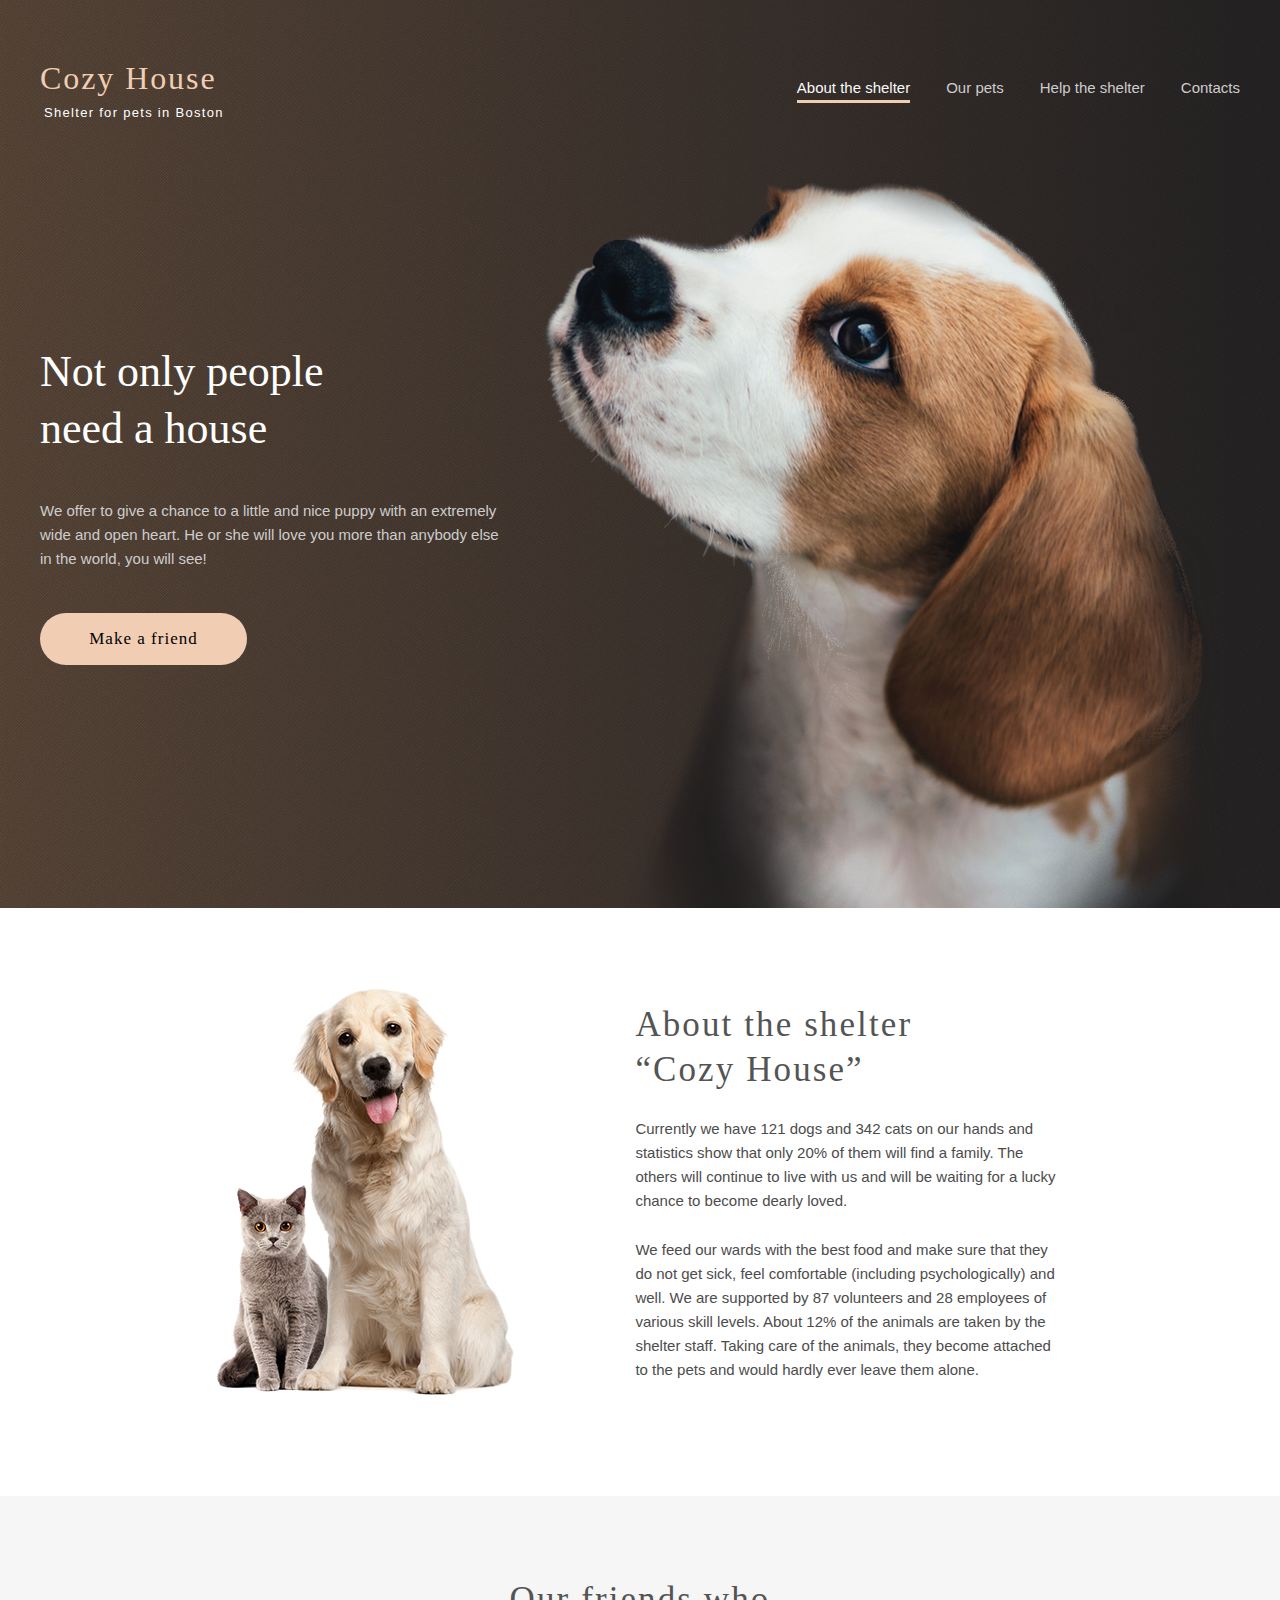
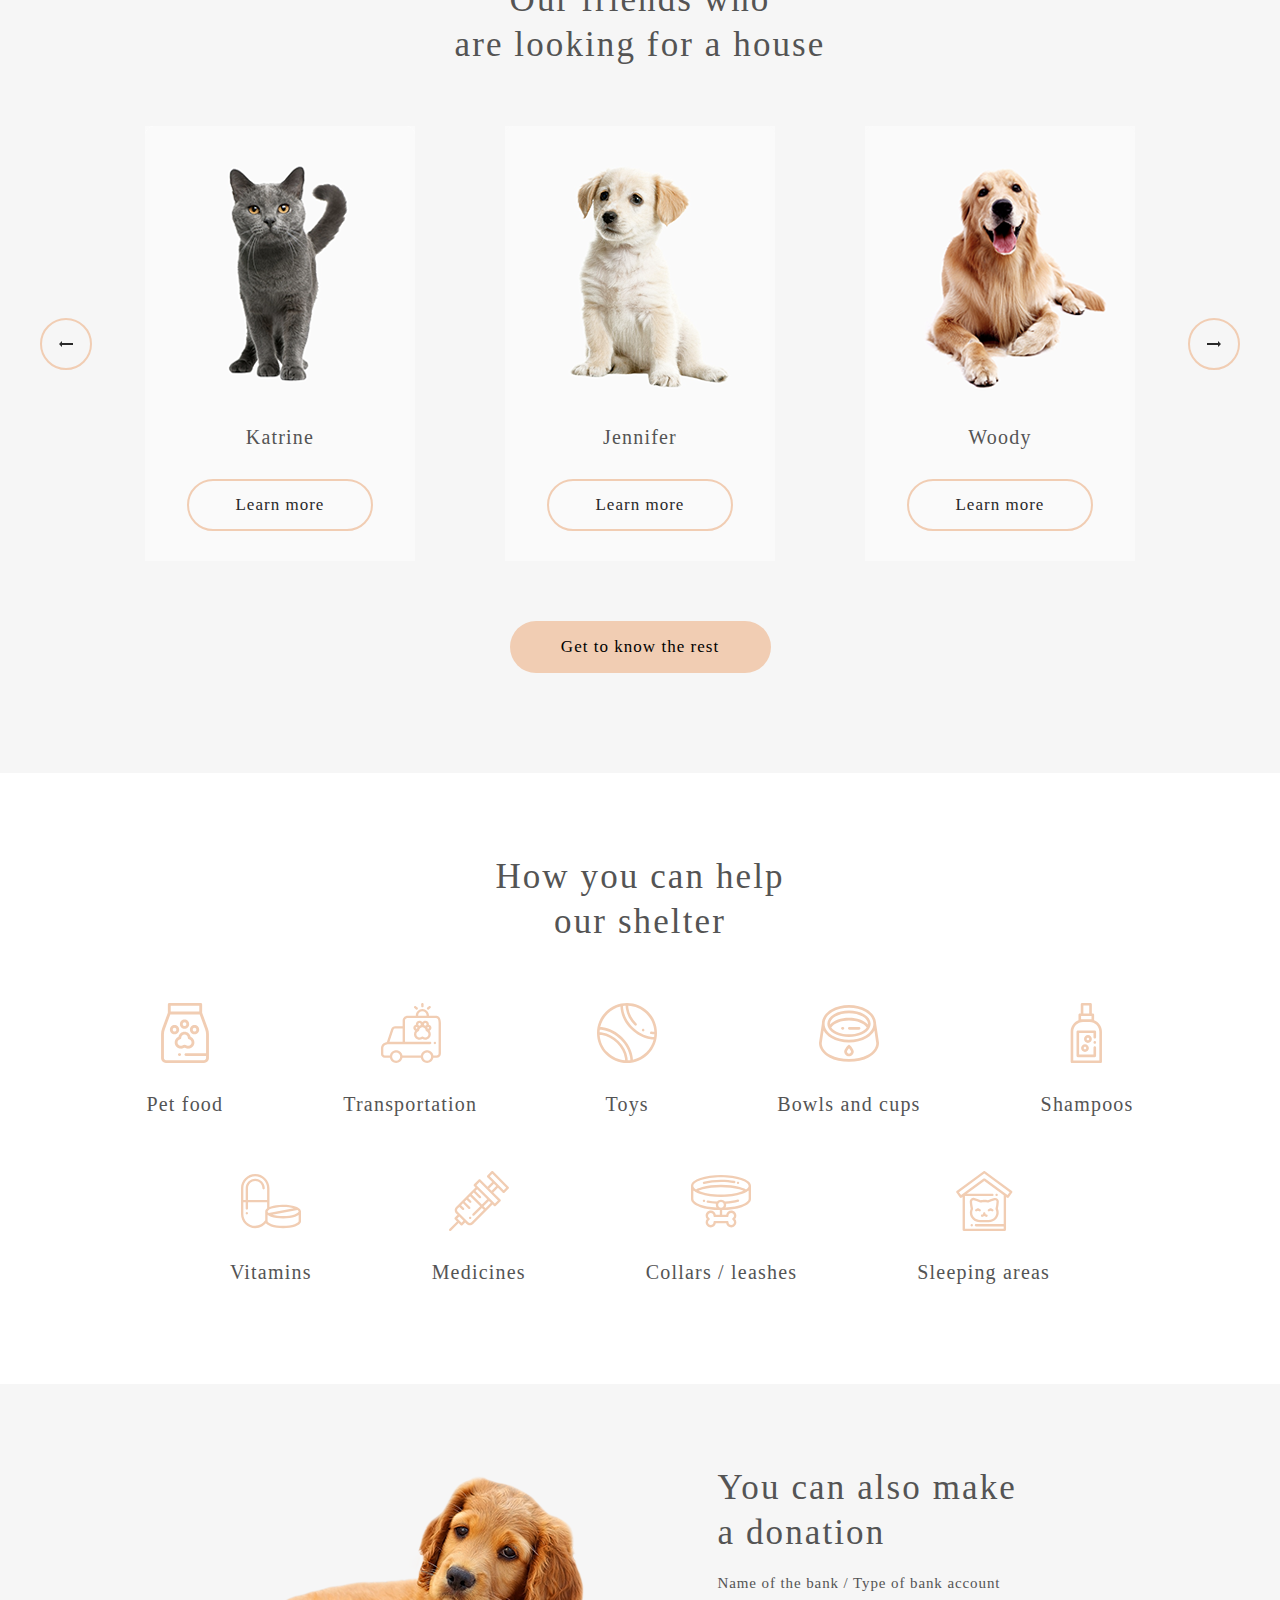
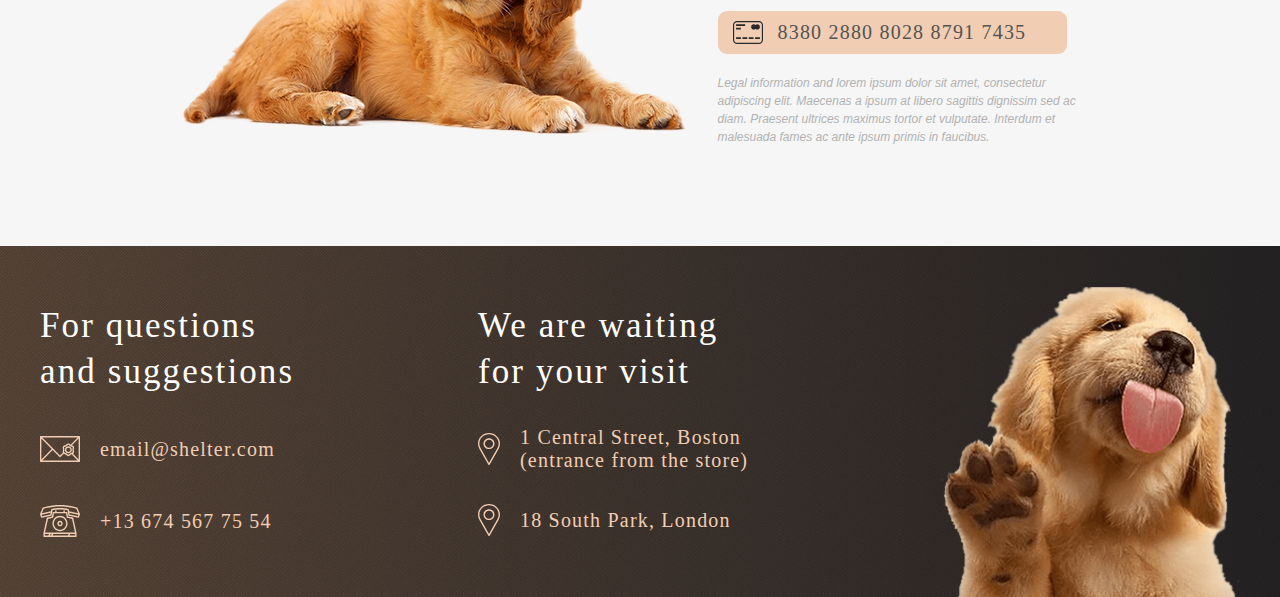
==== commit b49fd96f: "some commit" ====
--- a/pages/main/index.html
+++ b/pages/main/index.html
@@ -29,8 +29,8 @@
 						<ul class="nav-list">
 							<li class="active"><a href="#">About the shelter</a></li>
 							<li><a href="../pets/index.html">Our pets</a></li>
-							<li><a href="#help">Help the shelter</a></li>
-							<li><a href="#footer">Contacts</a></li>
+							<li><a href="#">Help the shelter</a></li>
+							<li><a href="#">Contacts</a></li>
 						</ul>
 					</nav>
 					<div class="header__burger">
@@ -50,7 +50,7 @@
 						<p class="notonly-text">We offer to give a chance to a little and nice puppy with an extremely wide
 							and open heart. He or she will love you more than anybody else in the world, you will see!
 						</p>
-						<a href="#friends">
+						<a href="../pets/index.html">
 							<button class="button section-button">Make a friend</button>
 						</a>
 					</div>
@@ -100,28 +100,6 @@
 					<div class="inner"></div>
 				</div>
 
-				<!-- <div class="our-friends-content">
-					<div class="cards">
-						<div class="card">
-							<img class="card-img first" src="../../assets/images/png/page1/pets-katrine.png" alt="img">
-							<p>Katrine</p>
-							<button class="button">Learn more</button>
-						</div>
-						<div class="card second hidden">
-							<img class="card-img" src="../../assets/images/png/page1/pets-jennifer.png" alt="img">
-							<p>Jennifer</p>
-							<button class="button">Learn more</button>
-						</div>
-						<div class="card third hidden">
-							<img class="card-img" src="../../assets/images/png/page1/pets-woody.png" alt="img">
-							<p>Woody</p>
-							<button class="button">Learn more</button>
-						</div>
-					</div>
-					<div class="arrow arrow-left"><img src="../../assets/icons/page1/Arrow-left.svg" alt="img"></div>
-					<div class="arrow arrow-right"><img src="../../assets/icons/page1/Arrow-right.svg" alt="img"></div>
-				</div> -->
-
 				<!-- If we need navigation buttons -->
 				<div class="arrow arrow-left"><img src="../../assets/icons/page1/Arrow-left.svg" alt="img"></div>
 				<div class="arrow arrow-right"><img src="../../assets/icons/page1/Arrow-right.svg" alt="img"></div>
@@ -409,7 +387,7 @@
 									d="M11 5.33329C7.9674 5.33329 5.50008 7.72585 5.50008 10.6666C5.50008 13.6074 7.9674 16 11 16C14.0327 16 16.5 13.6074 16.5 10.6667C16.5 7.72592 14.0327 5.33329 11 5.33329ZM11 14.6667C8.72537 14.6667 6.87505 12.8724 6.87505 10.6667C6.87505 8.46092 8.72537 6.66667 11 6.66667C13.2747 6.66667 15.125 8.46092 15.125 10.6667C15.125 12.8724 13.2747 14.6667 11 14.6667Z"
 									fill="#F1CDB3" />
 							</svg>
-							<p>18 South Park, London 4</p>
+							<p>18 South Park, London</p>
 						</a>
 					</div>
 				</div>
--- a/pages/main/css/style.css
+++ b/pages/main/css/style.css
@@ -71,6 +71,7 @@
 	border-color: var(--color-primary-light);
 	background: var(--color-primary-light);
 	transition: all ease-in-out 0.3s;	
+	background-image:url(/assets/images/png/page2/)
 }
 .wrapper {
 	max-width: 1200px;
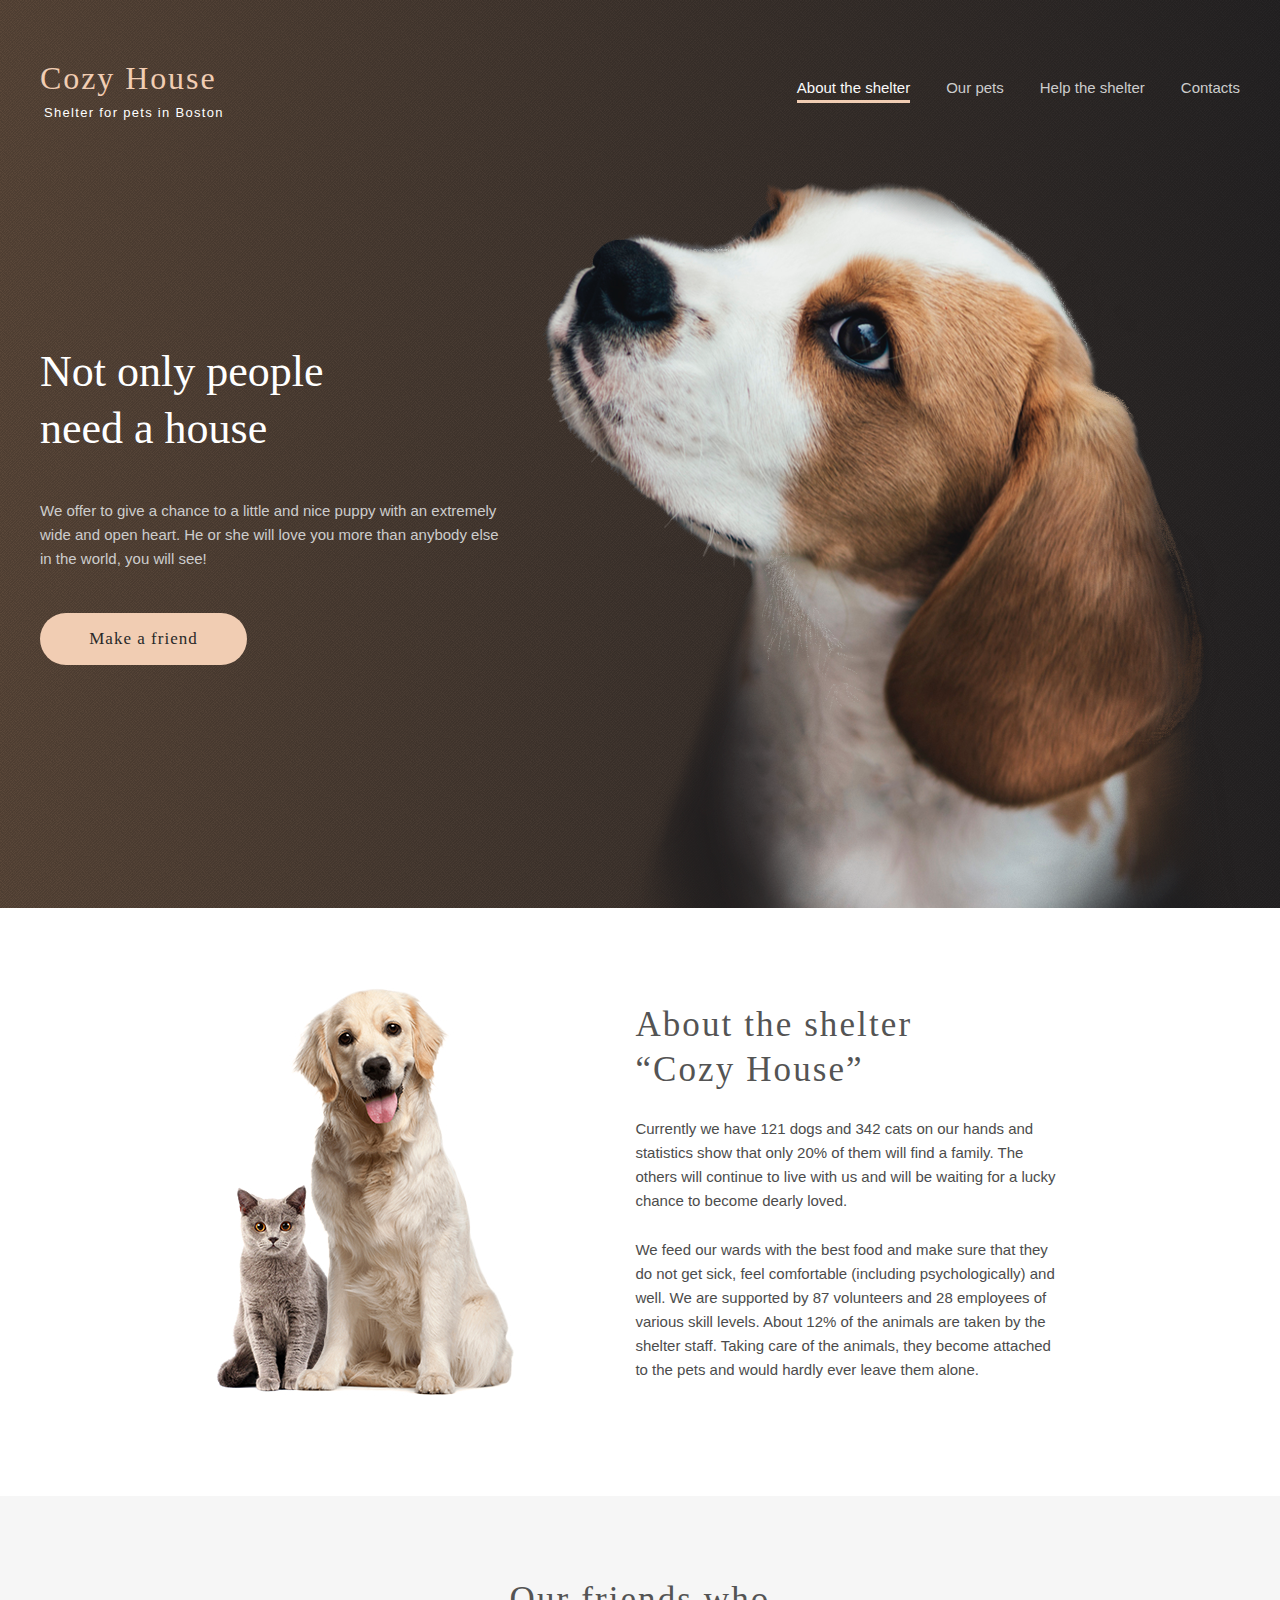
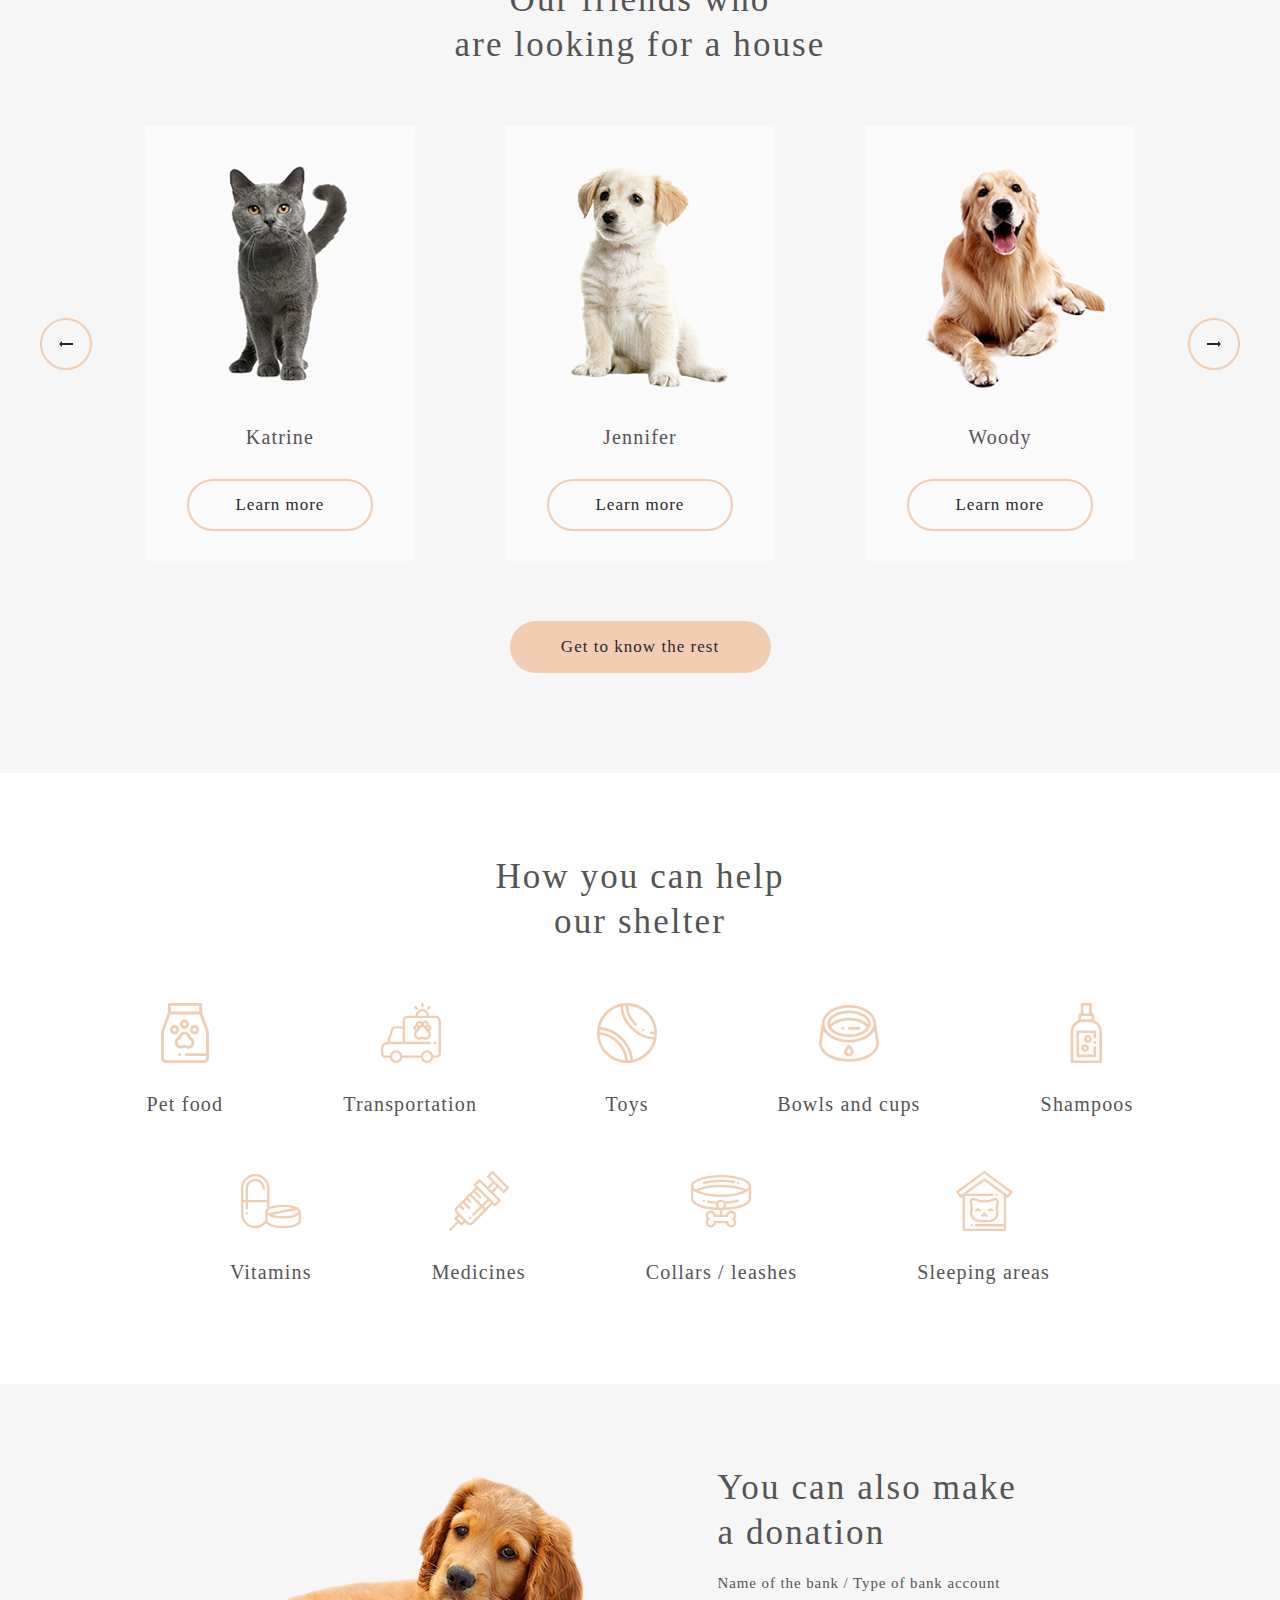
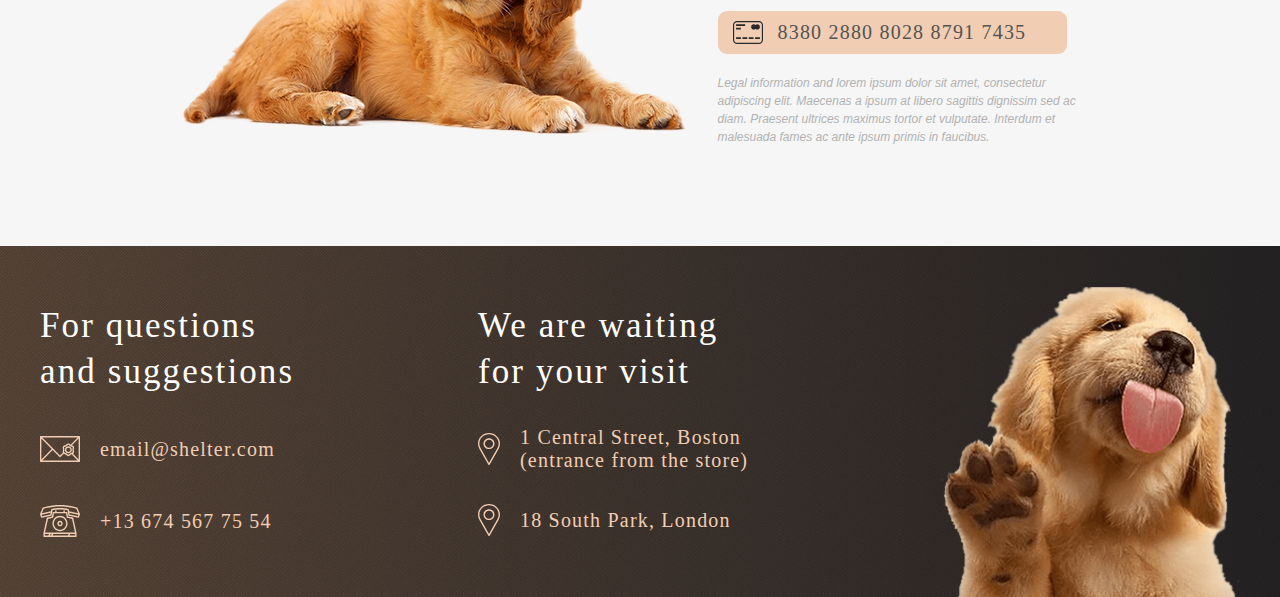
==== commit d268ba07: "some commit" ====
--- a/pages/main/index.html
+++ b/pages/main/index.html
@@ -29,8 +29,8 @@
 						<ul class="nav-list">
 							<li class="active"><a href="#">About the shelter</a></li>
 							<li><a href="../pets/index.html">Our pets</a></li>
-							<li><a href="#">Help the shelter</a></li>
-							<li><a href="#">Contacts</a></li>
+							<li><a href="#help">Help the shelter</a></li>
+							<li><a href="#footer">Contacts</a></li>
 						</ul>
 					</nav>
 					<div class="header__burger">
--- a/pages/main/css/style.css
+++ b/pages/main/css/style.css
@@ -63,6 +63,7 @@
 	font-family: var(--font1);
 	height: 52px;
 	transition: all ease-in-out 0.3s;
+	color: var(--color-dark-3xl);
 }
 .card:hover .button,
 .button:hover,
@@ -71,7 +72,7 @@
 	border-color: var(--color-primary-light);
 	background: var(--color-primary-light);
 	transition: all ease-in-out 0.3s;	
-	background-image:url(/assets/images/png/page2/)
+	background-image: url(/assets/images/png/page2/)
 }
 .wrapper {
 	max-width: 1200px;
@@ -251,9 +252,13 @@
 		bottom: 3px;
 	}
 	.header__burger.active {
-		transform: translate(-11px, -9px) rotate(270deg);	
-		transition: 0.7s;			
-	}
+		transform: translate(-11px, -9px) rotate(-90deg);
+		transition: 0.7s;
+		-webkit-transform: translate(-11px, -9px) rotate(-90deg);
+		-moz-transform: translate(-11px, -9px) rotate(-90deg);
+		-ms-transform: translate(-11px, -9px) rotate(-90deg);
+		-o-transform: translate(-11px, -9px) rotate(-90deg);
+}
 	.toner {
 		content: '';
 		position: absolute;
--- a/pages/main/css/slider.css
+++ b/pages/main/css/slider.css
@@ -5,7 +5,7 @@
 @media (max-width: 768px) {
 	.swiper {
 		width: 84.4%;		
-	 }
+	}
 	.arrow-left {		
 		left: 3.9%;		
 	}
